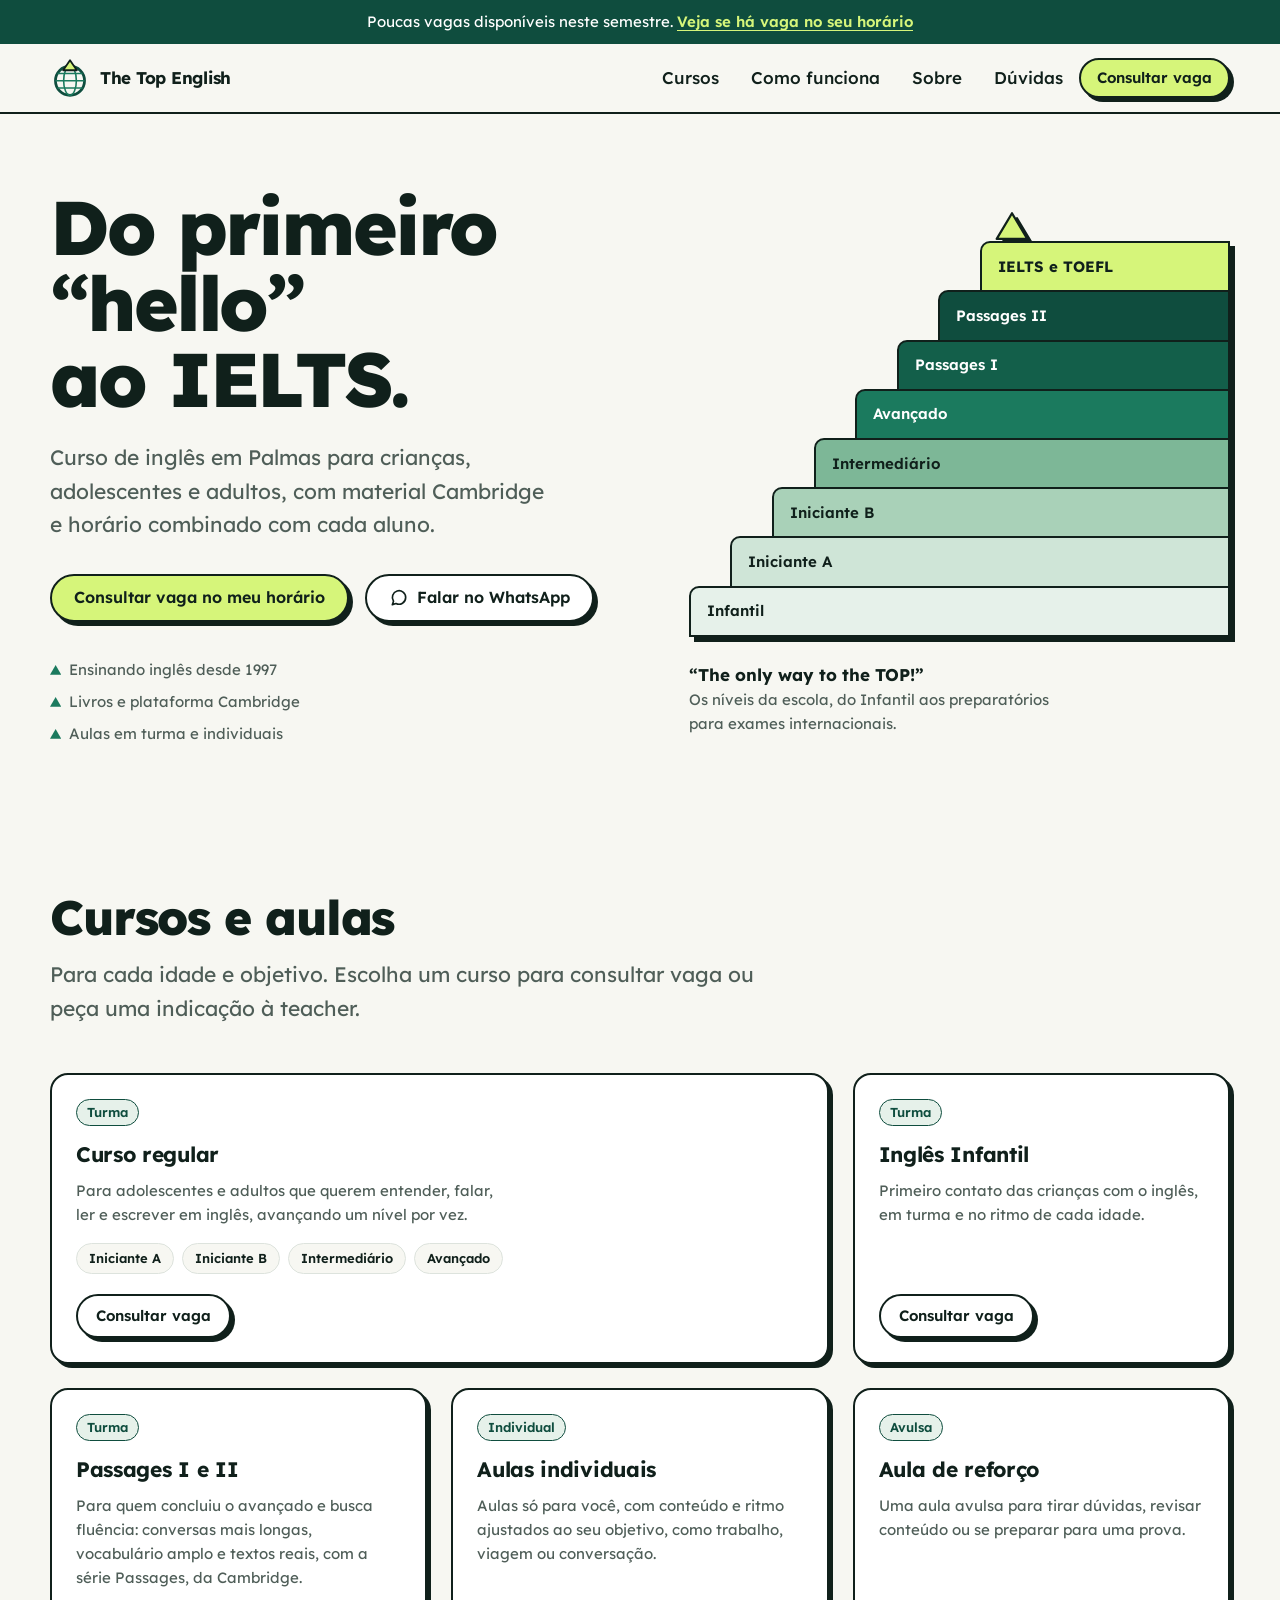
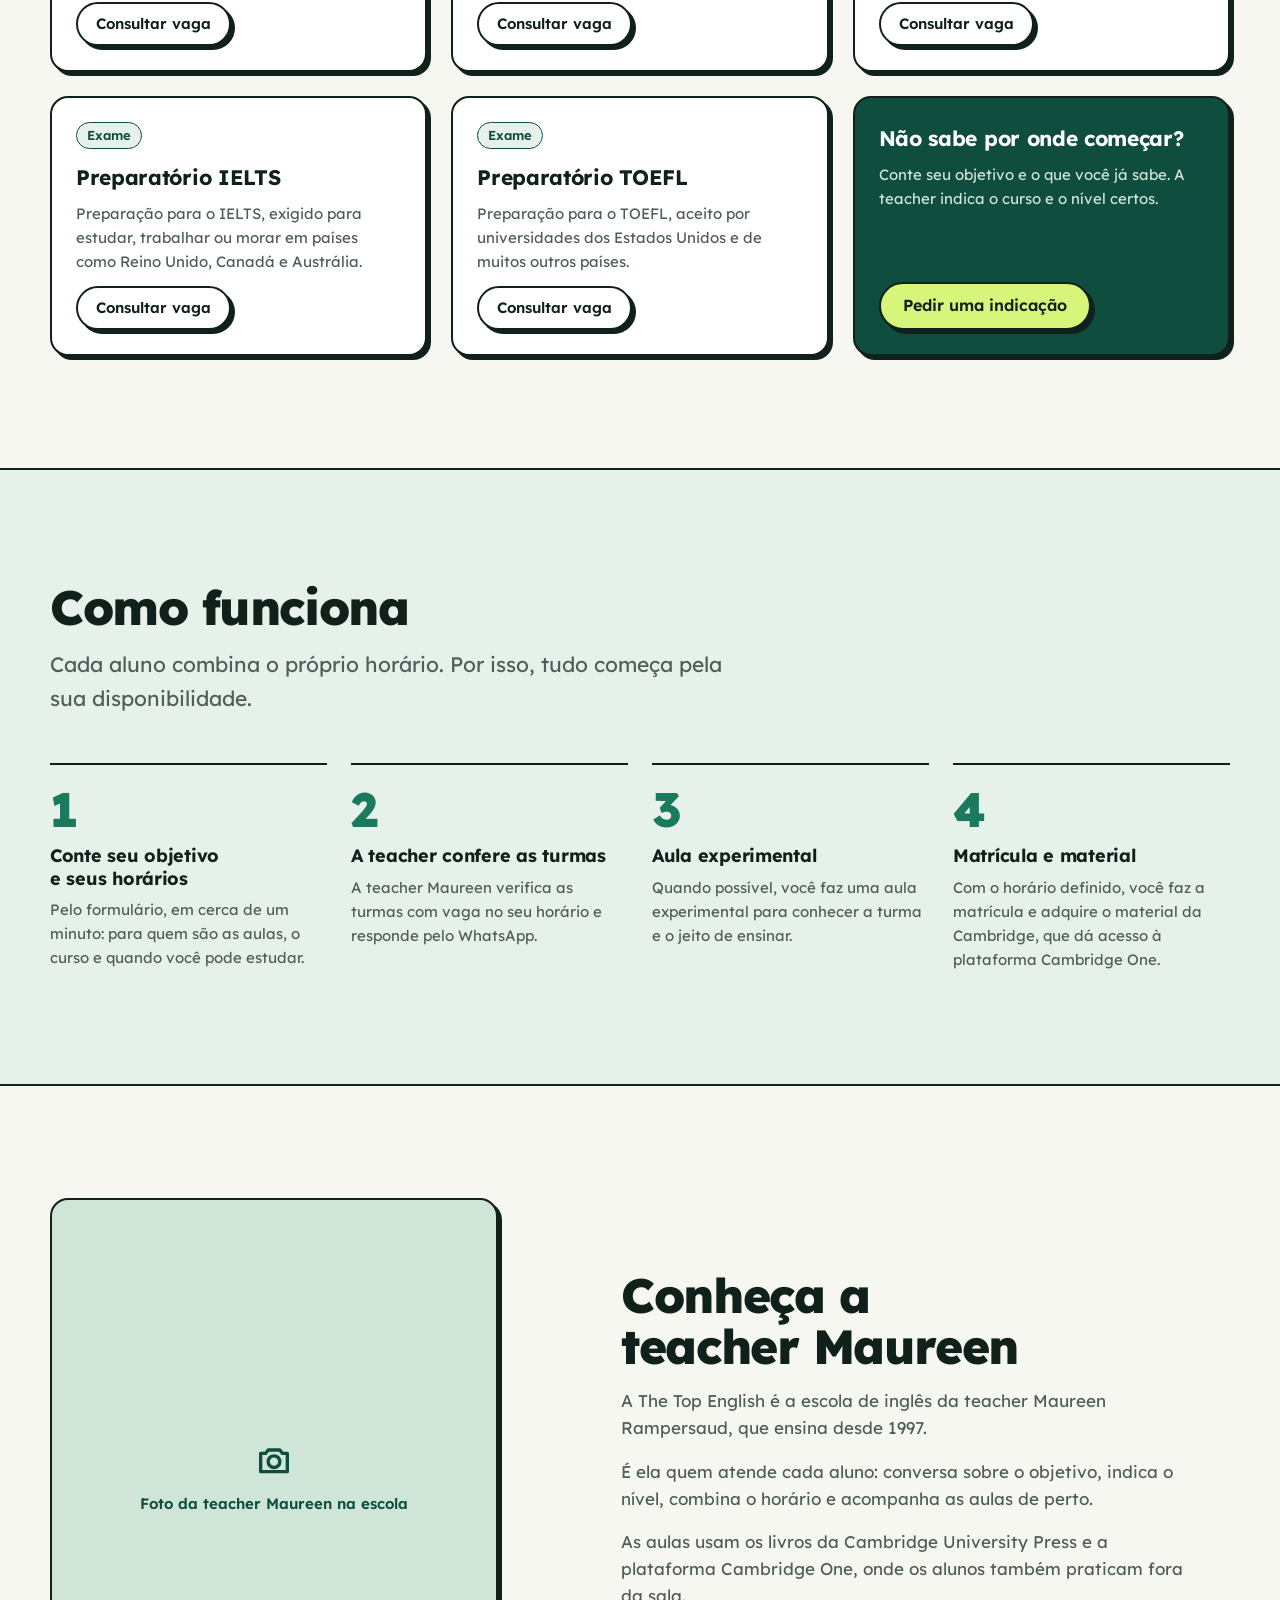
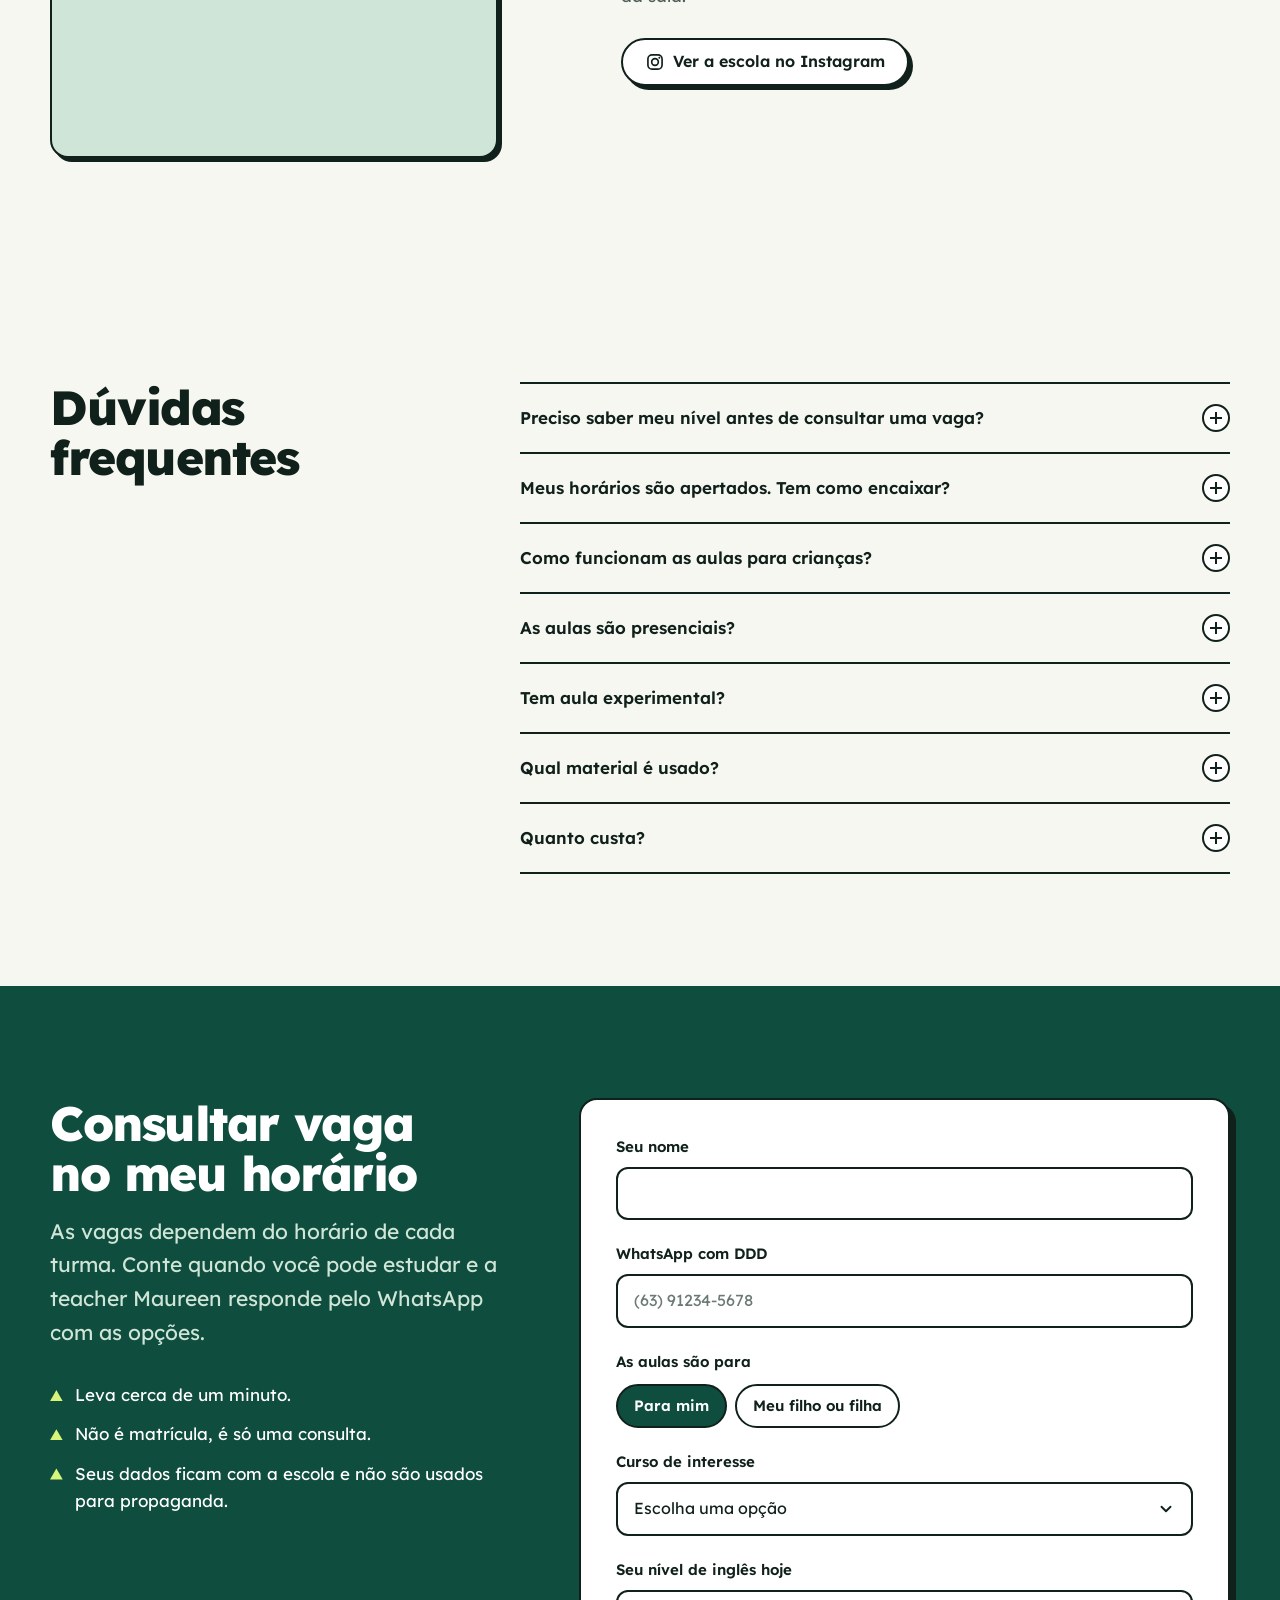
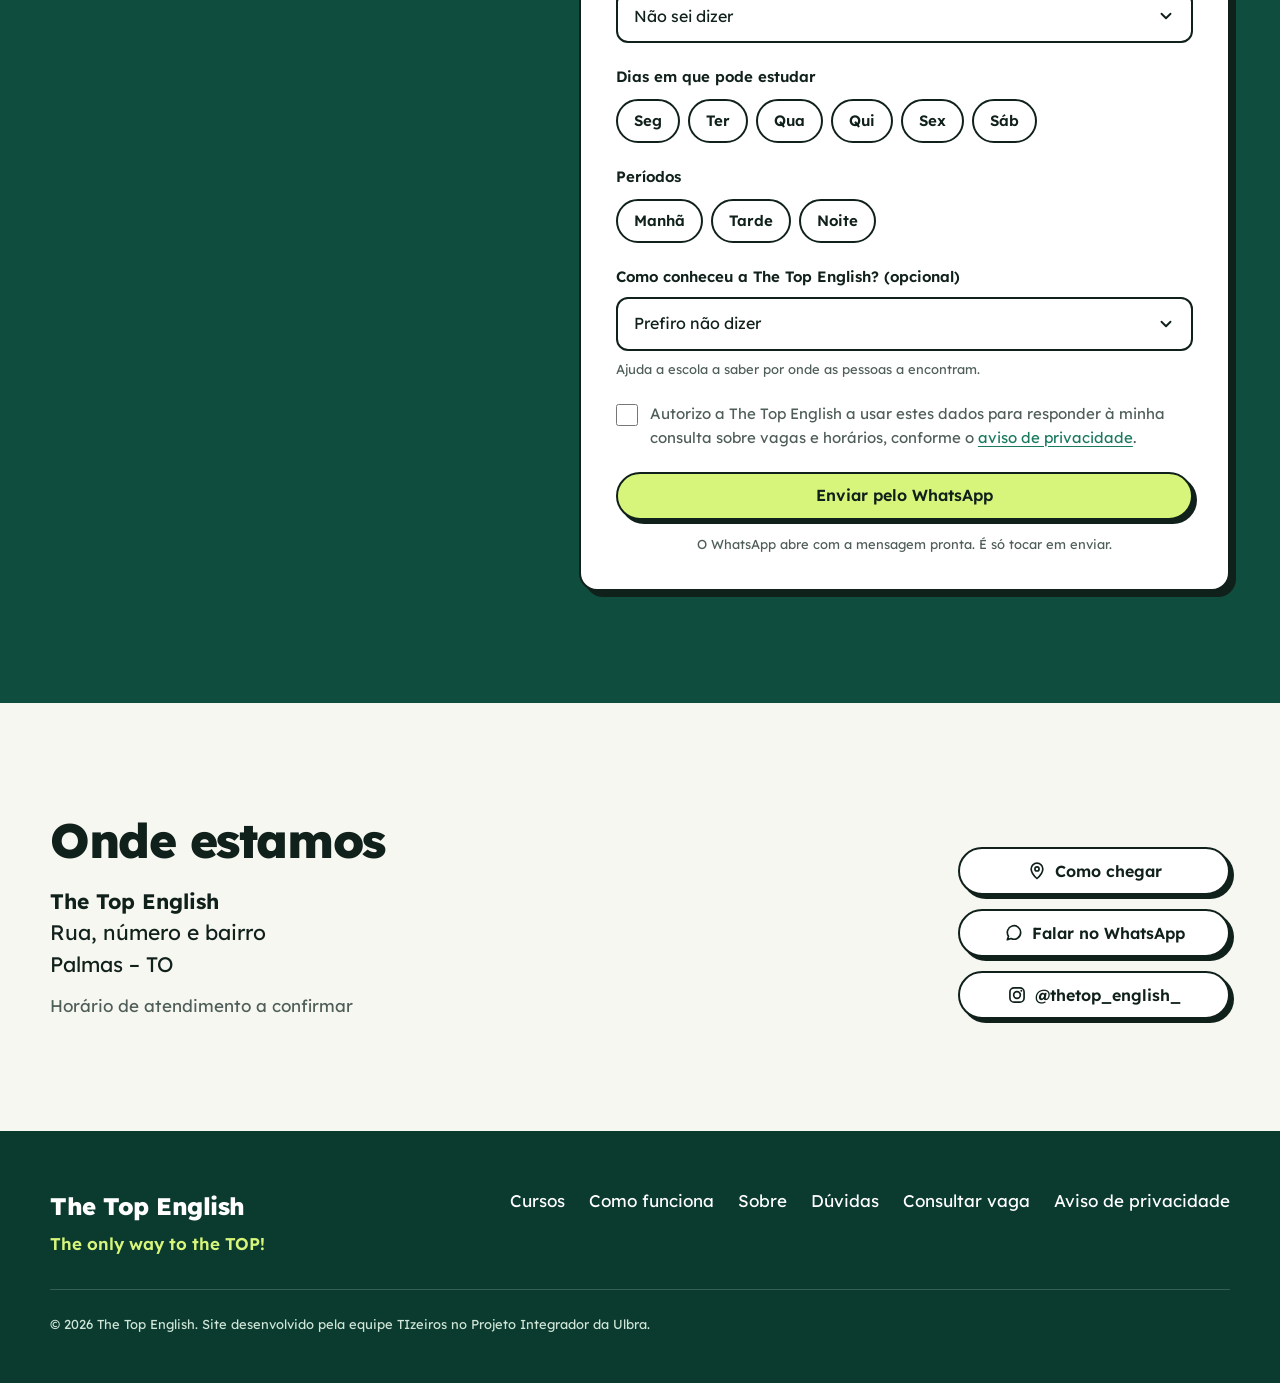
==== index.html @ 260c8adf "Site da The Top English: protótipo da página de captação Primeira versão do site institucional da Th" ====
<!doctype html>
<html lang="pt-BR">
<head>
  <meta charset="utf-8">
  <meta name="viewport" content="width=device-width, initial-scale=1">
  <title>Curso de inglês em Palmas | The Top English</title>
  <meta name="description" content="Curso de inglês para crianças, adolescentes e adultos em Palmas, com material Cambridge, aulas individuais e preparatório para IELTS e TOEFL. Consulte vaga no seu horário.">
  <meta name="theme-color" content="#0f4d3e">
  <script>document.documentElement.classList.add('js');</script>

  <link rel="icon" href="assets/img/favicon.svg" type="image/svg+xml">
  <link rel="preload" href="assets/fonts/lexend-latin-wght-normal.woff2" as="font" type="font/woff2" crossorigin>
  <link rel="stylesheet" href="css/tokens.css">
  <link rel="stylesheet" href="css/styles.css">

  <!-- Compartilhamento (WhatsApp, Instagram, Facebook).
       Depois de definir o domínio, troque og:image por uma URL completa (https://...). -->
  <meta property="og:type" content="website">
  <meta property="og:locale" content="pt_BR">
  <meta property="og:site_name" content="The Top English">
  <meta property="og:title" content="The Top English | Curso de inglês em Palmas">
  <meta property="og:description" content="Do primeiro “hello” ao IELTS: inglês para crianças, adolescentes e adultos, com material Cambridge e horário combinado com você.">
  <meta property="og:image" content="assets/img/og-image.png">
  <meta property="og:image:width" content="1200">
  <meta property="og:image:height" content="630">

  <!-- Dados para o Google. Endereço e telefone entram aqui quando forem confirmados (ver README). -->
  <script type="application/ld+json">
  {
    "@context": "https://schema.org",
    "@type": ["EducationalOrganization", "LocalBusiness"],
    "name": "The Top English",
    "slogan": "The only way to the TOP!",
    "description": "Curso de inglês para crianças, adolescentes e adultos, aulas individuais e preparatório para IELTS e TOEFL.",
    "foundingDate": "1997",
    "areaServed": "Palmas, TO",
    "sameAs": ["https://www.instagram.com/thetop_english_/"]
  }
  </script>

  <script src="js/config.js" defer></script>
  <script src="js/main.js" defer></script>
</head>
<body>
  <a class="skip-link" href="#conteudo">Pular para o conteúdo</a>

  <!-- Barra de aviso: troque o texto para novidades e promoções. Para esconder, adicione o atributo hidden. -->
  <div class="notice">
    <p class="container notice__inner">Poucas vagas disponíveis neste semestre. <a href="#consultar">Veja se há vaga no seu horário</a></p>
  </div>

  <header class="site-header">
    <div class="container site-header__inner">
      <a class="brand" href="#topo">
        <svg class="brand__mark" viewBox="0 0 44 44" aria-hidden="true">
          <circle cx="22" cy="25" r="16" fill="#f7f7f2" stroke="#0f4d3e" stroke-width="3"/>
          <ellipse cx="22" cy="25" rx="7" ry="16" fill="none" stroke="#1b7a5e" stroke-width="1.75"/>
          <path d="M6 25h32M8.2 17h27.6M8.2 33h27.6" stroke="#1b7a5e" stroke-width="1.5"/>
          <path d="M22 2.5 29.5 13.5h-15z" fill="#d6f57a" stroke="#10201b" stroke-width="2" stroke-linejoin="round"/>
        </svg>
        <span class="brand__name">The Top English</span>
      </a>

      <nav class="site-nav" id="menu" aria-label="Principal">
        <ul class="site-nav__list">
          <li><a href="#cursos">Cursos</a></li>
          <li><a href="#como-funciona">Como funciona</a></li>
          <li><a href="#sobre">Sobre</a></li>
          <li><a href="#duvidas">Dúvidas</a></li>
          <li class="site-nav__cta"><a class="btn btn--primary" href="#consultar">Consultar vaga</a></li>
        </ul>
      </nav>

      <a class="btn btn--primary btn--sm site-header__cta" href="#consultar">Consultar vaga</a>

      <button class="menu-toggle" type="button" aria-expanded="false" aria-controls="menu">
        <span class="sr-only">Menu</span>
        <svg class="menu-toggle__open" viewBox="0 0 24 24" aria-hidden="true"><path d="M4 7h16M4 12h16M4 17h16" stroke="currentColor" stroke-width="2.25" stroke-linecap="round"/></svg>
        <svg class="menu-toggle__close" viewBox="0 0 24 24" aria-hidden="true"><path d="M6 6l12 12M18 6 6 18" stroke="currentColor" stroke-width="2.25" stroke-linecap="round"/></svg>
      </button>
    </div>
  </header>

  <main id="conteudo">

    <!-- Hero: o elemento marcante é a escada de níveis, que sobe até o TOP (lema da escola). -->
    <section class="hero" id="topo" aria-labelledby="hero-title">
      <div class="container hero__grid">
        <div class="hero__copy">
          <h1 class="hero__title" id="hero-title">Do primeiro “hello” ao IELTS.</h1>
          <p class="hero__lead">Curso de inglês em <span data-confirmar="Cidade da escola">Palmas</span> para crianças, adolescentes e adultos, com material Cambridge e horário combinado com cada aluno.</p>
          <div class="hero__actions">
            <a class="btn btn--primary" href="#consultar">Consultar vaga no meu horário</a>
            <a class="btn btn--ghost" href="#consultar" data-whatsapp>
              <svg class="icon" viewBox="0 0 24 24" aria-hidden="true"><path d="M20 11.5a8 8 0 0 1-11.6 7.1L4 20l1.4-4.2A8 8 0 1 1 20 11.5z" fill="none" stroke="currentColor" stroke-width="2" stroke-linejoin="round"/></svg>
              Falar no WhatsApp
            </a>
          </div>
          <ul class="facts">
            <li data-confirmar="Ano de início (o logo diz “since 1997”)">Ensinando inglês desde 1997</li>
            <li>Livros e plataforma Cambridge</li>
            <li>Aulas em turma e individuais</li>
          </ul>
        </div>

        <figure class="climb" aria-labelledby="climb-caption">
          <ol class="climb__steps">
            <li class="step" style="--i: 0">Infantil</li>
            <li class="step" style="--i: 1">Iniciante A</li>
            <li class="step" style="--i: 2">Iniciante B</li>
            <li class="step" style="--i: 3">Intermediário</li>
            <li class="step" style="--i: 4">Avançado</li>
            <li class="step" style="--i: 5">Passages I</li>
            <li class="step" style="--i: 6">Passages II</li>
            <li class="step step--top" style="--i: 7">
              <svg class="step__flag" viewBox="0 0 40 34" aria-hidden="true"><path d="M20 2.5 37 31H3z" fill="#d6f57a" stroke="#10201b" stroke-width="2.5" stroke-linejoin="round"/></svg>
              IELTS e TOEFL
            </li>
          </ol>
          <figcaption class="climb__caption" id="climb-caption">
            <strong>“The only way to the TOP!”</strong>
            Os níveis da escola, do Infantil aos preparatórios para exames internacionais.
          </figcaption>
        </figure>
      </div>
    </section>

    <!-- Cursos: cards sem preço. O botão de cada card abre o formulário com o curso já escolhido. -->
    <section class="section" id="cursos" aria-labelledby="cursos-title">
      <div class="container">
        <div class="section-head">
          <h2 id="cursos-title">Cursos e aulas</h2>
          <p>Para cada idade e objetivo. Escolha um curso para consultar vaga ou peça uma indicação à teacher.</p>
        </div>

        <ul class="services">
          <li class="service service--wide">
            <article class="service__card">
              <p class="service__format">Turma</p>
              <h3 class="service__name">Curso regular</h3>
              <p class="service__desc">Para adolescentes e adultos que querem entender, falar, ler e escrever em inglês, avançando um nível por vez.</p>
              <ul class="levels" aria-label="Níveis do curso regular">
                <li>Iniciante A</li>
                <li>Iniciante B</li>
                <li>Intermediário</li>
                <li>Avançado</li>
              </ul>
              <a class="btn btn--card" href="#consultar" data-servico="regular">Consultar vaga</a>
            </article>
          </li>
          <li class="service">
            <article class="service__card">
              <p class="service__format">Turma</p>
              <h3 class="service__name">Inglês Infantil</h3>
              <p class="service__desc" data-confirmar="Faixa de idade atendida">Primeiro contato das crianças com o inglês, em turma e no ritmo de cada idade.</p>
              <a class="btn btn--card" href="#consultar" data-servico="infantil">Consultar vaga</a>
            </article>
          </li>
          <li class="service">
            <article class="service__card">
              <p class="service__format">Turma</p>
              <h3 class="service__name">Passages I e II</h3>
              <p class="service__desc">Para quem concluiu o avançado e busca fluência: conversas mais longas, vocabulário amplo e textos reais, com a série Passages, da Cambridge.</p>
              <a class="btn btn--card" href="#consultar" data-servico="passages">Consultar vaga</a>
            </article>
          </li>
          <li class="service">
            <article class="service__card">
              <p class="service__format">Individual</p>
              <h3 class="service__name">Aulas individuais</h3>
              <p class="service__desc">Aulas só para você, com conteúdo e ritmo ajustados ao seu objetivo, como trabalho, viagem ou conversação.</p>
              <a class="btn btn--card" href="#consultar" data-servico="individual">Consultar vaga</a>
            </article>
          </li>
          <li class="service">
            <article class="service__card">
              <p class="service__format">Avulsa</p>
              <h3 class="service__name">Aula de reforço</h3>
              <p class="service__desc">Uma aula avulsa para tirar dúvidas, revisar conteúdo ou se preparar para uma prova.</p>
              <a class="btn btn--card" href="#consultar" data-servico="reforco">Consultar vaga</a>
            </article>
          </li>
          <li class="service">
            <article class="service__card">
              <p class="service__format">Exame</p>
              <h3 class="service__name">Preparatório IELTS</h3>
              <p class="service__desc">Preparação para o IELTS, exigido para estudar, trabalhar ou morar em países como Reino Unido, Canadá e Austrália.</p>
              <a class="btn btn--card" href="#consultar" data-servico="ielts">Consultar vaga</a>
            </article>
          </li>
          <li class="service">
            <article class="service__card">
              <p class="service__format">Exame</p>
              <h3 class="service__name">Preparatório TOEFL</h3>
              <p class="service__desc">Preparação para o TOEFL, aceito por universidades dos Estados Unidos e de muitos outros países.</p>
              <a class="btn btn--card" href="#consultar" data-servico="toefl">Consultar vaga</a>
            </article>
          </li>
          <li class="service service--help">
            <article class="service__card">
              <h3 class="service__name">Não sabe por onde começar?</h3>
              <p class="service__desc">Conte seu objetivo e o que você já sabe. A teacher indica o curso e o nível certos.</p>
              <a class="btn btn--primary" href="#consultar" data-servico="nao-sei">Pedir uma indicação</a>
            </article>
          </li>
        </ul>
      </div>
    </section>

    <!-- Como funciona: é uma sequência real (PI03), por isso os números. -->
    <section class="section section--tint" id="como-funciona" aria-labelledby="como-title">
      <div class="container">
        <div class="section-head">
          <h2 id="como-title">Como funciona</h2>
          <p>Cada aluno combina o próprio horário. Por isso, tudo começa pela sua disponibilidade.</p>
        </div>
        <ol class="steps">
          <li class="steps__item">
            <h3>Conte seu objetivo e seus horários</h3>
            <p>Pelo formulário, em cerca de um minuto: para quem são as aulas, o curso e quando você pode estudar.</p>
          </li>
          <li class="steps__item">
            <h3>A teacher confere as turmas</h3>
            <p>A teacher Maureen verifica as turmas com vaga no seu horário e responde pelo WhatsApp.</p>
          </li>
          <li class="steps__item" data-confirmar="A aula experimental é oferecida? É gratuita?">
            <h3>Aula experimental</h3>
            <p>Quando possível, você faz uma aula experimental para conhecer a turma e o jeito de ensinar.</p>
          </li>
          <li class="steps__item">
            <h3>Matrícula e material</h3>
            <p>Com o horário definido, você faz a matrícula e adquire o material da Cambridge, que dá acesso à plataforma Cambridge One.</p>
          </li>
        </ol>
      </div>
    </section>

    <section class="section" id="sobre" aria-labelledby="sobre-title">
      <div class="container about">
        <figure class="about__photo" data-confirmar="Foto da teacher Maureen na escola, com autorização">
          <svg class="icon icon--lg" viewBox="0 0 24 24" aria-hidden="true"><path d="M4 8h3l1.5-2h7L17 8h3v11H4z" fill="none" stroke="currentColor" stroke-width="2" stroke-linejoin="round"/><circle cx="12" cy="13" r="3.5" fill="none" stroke="currentColor" stroke-width="2"/></svg>
          <figcaption>Foto da teacher Maureen na escola</figcaption>
        </figure>
        <div class="about__text">
          <h2 id="sobre-title">Conheça a teacher Maureen</h2>
          <p data-confirmar="Grafia do nome e ano de início">A The Top English é a escola de inglês da teacher Maureen Rampersaud, que ensina desde 1997.</p>
          <p>É ela quem atende cada aluno: conversa sobre o objetivo, indica o nível, combina o horário e acompanha as aulas de perto.</p>
          <p>As aulas usam os livros da Cambridge University Press e a plataforma Cambridge One, onde os alunos também praticam fora da sala.</p>
          <a class="btn btn--ghost" href="https://www.instagram.com/thetop_english_/" target="_blank" rel="noopener" data-confirmar="Perfil do Instagram">
            <svg class="icon" viewBox="0 0 24 24" aria-hidden="true"><rect x="3.5" y="3.5" width="17" height="17" rx="5" fill="none" stroke="currentColor" stroke-width="2"/><circle cx="12" cy="12" r="4" fill="none" stroke="currentColor" stroke-width="2"/><circle cx="17.2" cy="6.8" r="1.2" fill="currentColor"/></svg>
            Ver a escola no Instagram
          </a>
        </div>
      </div>
    </section>

    <!-- Depoimentos: só publique depoimentos reais, com autorização por escrito.
         Para mostrar a seção, remova o atributo hidden e troque os textos abaixo. -->
    <section class="section" id="depoimentos" aria-labelledby="depoimentos-title" hidden>
      <div class="container">
        <div class="section-head">
          <h2 id="depoimentos-title">Quem estuda aqui</h2>
        </div>
        <ul class="quotes">
          <li class="quote">
            <blockquote><p>Texto do depoimento, com as palavras do aluno ou da família.</p></blockquote>
            <p class="quote__who">Nome do aluno, curso</p>
          </li>
          <li class="quote">
            <blockquote><p>Texto do depoimento, com as palavras do aluno ou da família.</p></blockquote>
            <p class="quote__who">Nome do aluno, curso</p>
          </li>
          <li class="quote">
            <blockquote><p>Texto do depoimento, com as palavras do aluno ou da família.</p></blockquote>
            <p class="quote__who">Nome do aluno, curso</p>
          </li>
        </ul>
      </div>
    </section>

    <section class="section" id="duvidas" aria-labelledby="duvidas-title">
      <div class="container faq">
        <div class="section-head">
          <h2 id="duvidas-title">Dúvidas frequentes</h2>
        </div>
        <div class="faq__list">
          <details class="faq__item">
            <summary>Preciso saber meu nível antes de consultar uma vaga?</summary>
            <p>Não. Se você já estudou inglês, a teacher avalia seu nível na conversa inicial e indica a turma certa.</p>
          </details>
          <details class="faq__item">
            <summary>Meus horários são apertados. Tem como encaixar?</summary>
            <p>Os horários são combinados com cada aluno. Informe no formulário os dias e períodos livres: a teacher verifica se há turma compatível ou possibilidade de encaixe.</p>
          </details>
          <details class="faq__item">
            <summary>Como funcionam as aulas para crianças?</summary>
            <p data-confirmar="Como as turmas infantis são organizadas">As turmas infantis são organizadas por idade. Informe a idade da criança no formulário e a teacher indica a turma adequada.</p>
          </details>
          <details class="faq__item">
            <summary>As aulas são presenciais?</summary>
            <p data-confirmar="Há também aulas online?">Sim, as aulas acontecem na escola, em Palmas.</p>
          </details>
          <details class="faq__item">
            <summary>Tem aula experimental?</summary>
            <p data-confirmar="Condições da aula experimental">Quando há vaga na turma, você pode fazer uma aula experimental antes de se matricular. Pergunte ao consultar a vaga.</p>
          </details>
          <details class="faq__item">
            <summary>Qual material é usado?</summary>
            <p>Os livros da Cambridge University Press, com acesso à plataforma Cambridge One. O material é adquirido na matrícula.</p>
          </details>
          <details class="faq__item">
            <summary>Quanto custa?</summary>
            <p>O valor depende do curso e do formato, em turma ou individual. O pagamento do semestre pode ser parcelado no boleto. Peça os valores pelo WhatsApp.</p>
          </details>
        </div>
      </div>
    </section>

    <!-- Formulário de captação: monta a mensagem e abre o WhatsApp; se a planilha estiver
         configurada em js/config.js, também registra o interessado (ver apps-script/Code.gs). -->
    <section class="section section--dark" id="consultar" aria-labelledby="consultar-title">
      <div class="container consult">
        <div class="consult__intro">
          <h2 id="consultar-title">Consultar vaga no meu horário</h2>
          <p>As vagas dependem do horário de cada turma. Conte quando você pode estudar e a teacher Maureen responde pelo WhatsApp com as opções.</p>
          <ul class="consult__notes">
            <li>Leva cerca de um minuto.</li>
            <li>Não é matrícula, é só uma consulta.</li>
            <li>Seus dados ficam com a escola e não são usados para propaganda.</li>
          </ul>
        </div>

        <div class="consult__panel">
          <noscript>
            <p class="form-noscript">Para consultar vaga, fale com a escola pelo Instagram <a href="https://www.instagram.com/thetop_english_/">@thetop_english_</a>.</p>
          </noscript>
          <form class="form" id="form-vaga" novalidate>
            <div class="field">
              <label for="f-nome">Seu nome</label>
              <input id="f-nome" name="nome" type="text" autocomplete="name" maxlength="80" required aria-describedby="f-nome-erro">
              <p class="field__error" id="f-nome-erro" hidden></p>
            </div>

            <div class="field">
              <label for="f-whatsapp">WhatsApp com DDD</label>
              <input id="f-whatsapp" name="whatsapp" type="tel" inputmode="tel" autocomplete="tel-national" placeholder="(63) 91234-5678" maxlength="16" required aria-describedby="f-whatsapp-erro">
              <p class="field__error" id="f-whatsapp-erro" hidden></p>
            </div>

            <fieldset class="field">
              <legend>As aulas são para</legend>
              <div class="chips">
                <label class="chip"><input type="radio" name="para" value="mim" checked><span>Para mim</span></label>
                <label class="chip"><input type="radio" name="para" value="filho"><span>Meu filho ou filha</span></label>
              </div>
            </fieldset>

            <div class="field" data-idade hidden>
              <label for="f-idade">Idade da criança</label>
              <input id="f-idade" name="idade" type="number" inputmode="numeric" min="2" max="17" aria-describedby="f-idade-erro">
              <p class="field__error" id="f-idade-erro" hidden></p>
            </div>

            <div class="field">
              <label for="f-servico">Curso de interesse</label>
              <select id="f-servico" name="servico" required aria-describedby="f-servico-erro">
                <option value="" selected disabled>Escolha uma opção</option>
                <option value="regular">Curso regular (Iniciante ao Avançado)</option>
                <option value="infantil">Inglês Infantil</option>
                <option value="passages">Passages I e II</option>
                <option value="individual">Aulas individuais</option>
                <option value="reforco">Aula de reforço</option>
                <option value="ielts">Preparatório IELTS</option>
                <option value="toefl">Preparatório TOEFL</option>
                <option value="nao-sei">Ainda não sei</option>
              </select>
              <p class="field__error" id="f-servico-erro" hidden></p>
            </div>

            <div class="field">
              <label for="f-nivel">Seu nível de inglês hoje</label>
              <select id="f-nivel" name="nivel">
                <option value="Não sei dizer">Não sei dizer</option>
                <option value="Nunca estudei">Nunca estudei</option>
                <option value="Básico">Básico</option>
                <option value="Intermediário">Intermediário</option>
                <option value="Avançado">Avançado</option>
              </select>
            </div>

            <fieldset class="field" data-grupo="dias" aria-describedby="f-dias-erro">
              <legend>Dias em que pode estudar</legend>
              <div class="chips">
                <label class="chip"><input type="checkbox" name="dias" value="segunda"><span aria-hidden="true">Seg</span><span class="sr-only">Segunda</span></label>
                <label class="chip"><input type="checkbox" name="dias" value="terça"><span aria-hidden="true">Ter</span><span class="sr-only">Terça</span></label>
                <label class="chip"><input type="checkbox" name="dias" value="quarta"><span aria-hidden="true">Qua</span><span class="sr-only">Quarta</span></label>
                <label class="chip"><input type="checkbox" name="dias" value="quinta"><span aria-hidden="true">Qui</span><span class="sr-only">Quinta</span></label>
                <label class="chip"><input type="checkbox" name="dias" value="sexta"><span aria-hidden="true">Sex</span><span class="sr-only">Sexta</span></label>
                <label class="chip"><input type="checkbox" name="dias" value="sábado"><span aria-hidden="true">Sáb</span><span class="sr-only">Sábado</span></label>
              </div>
              <p class="field__error" id="f-dias-erro" hidden></p>
            </fieldset>

            <fieldset class="field" data-grupo="periodos" aria-describedby="f-periodos-erro">
              <legend>Períodos</legend>
              <div class="chips">
                <label class="chip"><input type="checkbox" name="periodos" value="manhã"><span>Manhã</span></label>
                <label class="chip"><input type="checkbox" name="periodos" value="tarde"><span>Tarde</span></label>
                <label class="chip"><input type="checkbox" name="periodos" value="noite"><span>Noite</span></label>
              </div>
              <p class="field__error" id="f-periodos-erro" hidden></p>
            </fieldset>

            <div class="field">
              <label for="f-origem">Como conheceu a The Top English? (opcional)</label>
              <select id="f-origem" name="origem" aria-describedby="f-origem-dica">
                <option value="" selected>Prefiro não dizer</option>
                <option value="Google">Pesquisa no Google</option>
                <option value="Instagram">Instagram</option>
                <option value="Indicação">Indicação de alguém</option>
                <option value="Fachada">Passei em frente à escola</option>
                <option value="Outro">Outro</option>
              </select>
              <p class="field__hint" id="f-origem-dica">Ajuda a escola a saber por onde as pessoas a encontram.</p>
            </div>

            <!-- Campo-armadilha contra robôs: fica invisível para pessoas. -->
            <div class="field field--trap" aria-hidden="true">
              <label for="f-website">Deixe este campo vazio</label>
              <input id="f-website" name="website" type="text" tabindex="-1" autocomplete="off">
            </div>

            <div class="field">
              <label class="check">
                <input type="checkbox" name="consentimento" id="f-consentimento" required aria-describedby="f-consentimento-erro">
                <span>Autorizo a The Top English a usar estes dados para responder à minha consulta sobre vagas e horários, conforme o <a href="privacidade.html">aviso de privacidade</a>.</span>
              </label>
              <p class="field__error" id="f-consentimento-erro" hidden></p>
            </div>

            <button class="btn btn--primary btn--block" type="submit">Enviar pelo WhatsApp</button>
            <p class="form__hint">O WhatsApp abre com a mensagem pronta. É só tocar em enviar.</p>
          </form>

          <div class="form-done" id="form-done" tabindex="-1" hidden>
            <svg class="form-done__icon" viewBox="0 0 24 24" aria-hidden="true"><path d="M5 12.5l4.5 4.5L19 7.5" fill="none" stroke="currentColor" stroke-width="2.5" stroke-linecap="round" stroke-linejoin="round"/></svg>
            <h3>Sua mensagem está pronta no WhatsApp</h3>
            <p>Confira e toque em enviar. A teacher Maureen responde por lá.</p>
            <p class="form-done__fallback">O WhatsApp não abriu? <a href="#" data-done-link target="_blank" rel="noopener">Abrir a mensagem</a></p>
            <p class="form-done__warning" data-done-warning hidden>O número de WhatsApp da escola ainda não foi configurado em js/config.js.</p>
            <button class="btn btn--ghost" type="button" data-form-reset>Fazer outra consulta</button>
          </div>
        </div>
      </div>
    </section>

    <section class="section" id="onde-estamos" aria-labelledby="onde-title">
      <div class="container place">
        <div class="place__info">
          <h2 id="onde-title">Onde estamos</h2>
          <address class="place__address">
            <strong>The Top English</strong><br>
            <span data-confirmar="Endereço completo: rua, número, bairro e CEP">Rua, número e bairro</span><br>
            <span data-confirmar="Cidade">Palmas – TO</span>
          </address>
          <p class="place__hours" data-confirmar="Horário de atendimento">Horário de atendimento a confirmar</p>
        </div>
        <div class="place__actions">
          <a class="btn btn--ghost" href="https://www.google.com/maps/search/?api=1&amp;query=The%20Top%20English%20Palmas%20TO" target="_blank" rel="noopener" data-confirmar="Trocar pelo link do endereço no Google Maps">
            <svg class="icon" viewBox="0 0 24 24" aria-hidden="true"><path d="M12 21s-7-6.2-7-11.5a7 7 0 0 1 14 0C19 14.8 12 21 12 21z" fill="none" stroke="currentColor" stroke-width="2"/><circle cx="12" cy="9.5" r="2.5" fill="none" stroke="currentColor" stroke-width="2"/></svg>
            Como chegar
          </a>
          <a class="btn btn--ghost" href="#consultar" data-whatsapp>
            <svg class="icon" viewBox="0 0 24 24" aria-hidden="true"><path d="M20 11.5a8 8 0 0 1-11.6 7.1L4 20l1.4-4.2A8 8 0 1 1 20 11.5z" fill="none" stroke="currentColor" stroke-width="2" stroke-linejoin="round"/></svg>
            Falar no WhatsApp
          </a>
          <a class="btn btn--ghost" href="https://www.instagram.com/thetop_english_/" target="_blank" rel="noopener">
            <svg class="icon" viewBox="0 0 24 24" aria-hidden="true"><rect x="3.5" y="3.5" width="17" height="17" rx="5" fill="none" stroke="currentColor" stroke-width="2"/><circle cx="12" cy="12" r="4" fill="none" stroke="currentColor" stroke-width="2"/><circle cx="17.2" cy="6.8" r="1.2" fill="currentColor"/></svg>
            @thetop_english_
          </a>
        </div>
      </div>
    </section>
  </main>

  <footer class="site-footer">
    <div class="container site-footer__inner">
      <div class="site-footer__brand">
        <p class="site-footer__name">The Top English</p>
        <p class="site-footer__slogan">The only way to the TOP!</p>
      </div>
      <nav class="site-footer__nav" aria-label="Rodapé">
        <ul>
          <li><a href="#cursos">Cursos</a></li>
          <li><a href="#como-funciona">Como funciona</a></li>
          <li><a href="#sobre">Sobre</a></li>
          <li><a href="#duvidas">Dúvidas</a></li>
          <li><a href="#consultar">Consultar vaga</a></li>
          <li><a href="privacidade.html">Aviso de privacidade</a></li>
        </ul>
      </nav>
      <p class="site-footer__credit">© <span data-ano>2026</span> The Top English. Site desenvolvido pela equipe TIzeiros no Projeto Integrador da Ulbra.</p>
    </div>
  </footer>

  <a class="float-whatsapp is-hidden" href="#consultar" data-whatsapp>
    <svg class="icon" viewBox="0 0 24 24" aria-hidden="true"><path d="M20 11.5a8 8 0 0 1-11.6 7.1L4 20l1.4-4.2A8 8 0 1 1 20 11.5z" fill="none" stroke="currentColor" stroke-width="2" stroke-linejoin="round"/></svg>
    WhatsApp
  </a>
</body>
</html>
---- css/tokens.css ----
/*
  The Top English: design tokens
  Fonte única de verdade para cores, tipografia, espaços e forma.
  Mudou uma cor aqui, muda no site inteiro.

  Contraste (WCAG AA, mínimo 4,5:1 para texto) conferido para todos os pares usados:
  ink/paper 15,7 · muted/paper 6,4 · green-600/paper 4,9 · branco/green-800 9,8
  lime/green-800 8,0 · ink/lime 13,8. Nunca use lime como cor de texto em fundo claro (1,1:1).
*/

@font-face {
  font-family: "Lexend";
  src: url("../assets/fonts/lexend-latin-wght-normal.woff2") format("woff2");
  font-weight: 100 900;
  font-style: normal;
  font-display: swap;
}

:root {
  /* Cores base */
  --paper: #f7f7f2;
  --white: #ffffff;
  --ink: #10201b;
  --muted: #4f5e58;
  --line: #dde3dd;

  /* Verdes da escola (claro → escuro) */
  --green-50: #e6f1ea;
  --green-100: #cfe5d7;
  --green-200: #a9d1b8;
  --green-300: #7db797;
  --green-600: #1b7a5e;
  --green-700: #135f4a;
  --green-800: #0f4d3e;
  --green-900: #0b3a2f;

  /* Ação: lime só em botões e no topo da escada */
  --lime: #d6f57a;
  --lime-hover: #c9ee5e;

  /* Estados */
  --danger: #b42318;
  --review: #d9480f;

  /* Tipografia: uma família só (Lexend, criada para facilitar a leitura) */
  --font: "Lexend", system-ui, -apple-system, "Segoe UI", Roboto, sans-serif;
  --text-xs: 0.8125rem;
  --text-sm: 0.9375rem;
  --text-base: 1.0625rem;
  --text-lg: clamp(1.125rem, 1.05rem + 0.35vw, 1.3125rem);
  --text-h3: 1.3125rem;
  --text-h2: clamp(2rem, 1.35rem + 2.4vw, 3rem);
  --text-h1: clamp(2.75rem, 1.6rem + 4.6vw, 4.75rem);

  /* Espaços */
  --gutter: 1rem;
  --section-y: clamp(4rem, 3rem + 5vw, 7.5rem);
  --container: 1180px;

  /* Forma e profundidade: só sombra dura, nada de vidro ou desfoque */
  --radius-pill: 999px;
  --radius-card: 18px;
  --radius-field: 12px;
  --radius-step: 10px;
  --stroke: 2px;
  --border: var(--stroke) solid var(--ink);
  --shadow: 4px 4px 0 var(--ink);
  --shadow-lift: 6px 6px 0 var(--ink);
  --shadow-press: 1px 1px 0 var(--ink);

  /* Escada de níveis (hero) */
  --step-x: clamp(1.05rem, 0.4rem + 3.2vw, 2.6rem);
  --step-h: clamp(2.75rem, 2.4rem + 1vw, 3.25rem);
}

@media (min-width: 640px) {
  :root { --gutter: 1.5rem; }
}

@media (min-width: 1024px) {
  :root { --gutter: 2rem; }
}
---- css/styles.css ----
/*
  The Top English: estilos do site (mobile-first).
  As cores, fontes e medidas vêm de css/tokens.css.
  Ordem: base → componentes → seções → estados → movimento.
*/

/* ---------- Base ---------- */

*,
*::before,
*::after {
  box-sizing: border-box;
}

[hidden] {
  display: none !important;
}

html {
  -webkit-text-size-adjust: 100%;
  text-size-adjust: 100%;
}

body {
  margin: 0;
  font-family: var(--font);
  font-size: var(--text-base);
  line-height: 1.6;
  color: var(--ink);
  background: var(--paper);
  -webkit-font-smoothing: antialiased;
}

h1,
h2,
h3 {
  margin: 0;
  text-wrap: balance;
}

h2 {
  font-size: var(--text-h2);
  font-weight: 800;
  line-height: 1.05;
  letter-spacing: -0.03em;
}

h3 {
  font-size: var(--text-h3);
  font-weight: 700;
  line-height: 1.2;
  letter-spacing: -0.015em;
}

p {
  margin: 0;
  text-wrap: pretty;
}

svg {
  display: block;
}

a {
  color: var(--green-600);
  text-decoration-thickness: 0.08em;
  text-underline-offset: 0.18em;
}

:focus-visible {
  outline: 3px solid var(--green-600);
  outline-offset: 3px;
}

::selection {
  color: var(--ink);
  background: var(--lime);
}

section[id] {
  scroll-margin-top: 5rem;
}

.container {
  width: min(var(--container), 100% - var(--gutter) * 2);
  margin-inline: auto;
}

.sr-only {
  position: absolute;
  width: 1px;
  height: 1px;
  margin: -1px;
  padding: 0;
  overflow: hidden;
  clip: rect(0 0 0 0);
  white-space: nowrap;
  border: 0;
}

.skip-link {
  position: absolute;
  top: -5rem;
  left: 1rem;
  z-index: 100;
  padding: 0.75rem 1rem;
  font-weight: 700;
  color: var(--ink);
  text-decoration: none;
  background: var(--lime);
  border: var(--border);
  border-radius: var(--radius-field);
}

.skip-link:focus {
  top: 1rem;
}

.icon {
  flex: none;
  width: 1.25em;
  height: 1.25em;
}

.icon--lg {
  width: 2.5rem;
  height: 2.5rem;
}

/* ---------- Botões: contorno + sombra dura ---------- */

.btn {
  display: inline-flex;
  align-items: center;
  justify-content: center;
  gap: 0.5rem;
  min-height: 3rem;
  padding: 0.75rem 1.375rem;
  font-family: inherit;
  font-size: 1rem;
  font-weight: 600;
  line-height: 1.2;
  color: var(--ink);
  text-align: center;
  text-decoration: none;
  background: var(--white);
  border: var(--border);
  border-radius: var(--radius-pill);
  box-shadow: var(--shadow);
  cursor: pointer;
  transition: transform 0.15s ease, box-shadow 0.15s ease, background-color 0.15s ease;
}

.btn:active {
  transform: translate(3px, 3px);
  box-shadow: var(--shadow-press);
}

.btn--primary {
  background: var(--lime);
}

.btn--sm {
  min-height: 2.5rem;
  padding: 0.5rem 1rem;
  font-size: var(--text-sm);
}

.btn--card {
  min-height: 2.75rem;
  padding: 0.625rem 1.125rem;
  font-size: var(--text-sm);
}

.btn--block {
  width: 100%;
}

@media (hover: hover) {
  .btn:hover {
    transform: translate(-2px, -2px);
    box-shadow: var(--shadow-lift);
  }

  .btn--primary:hover,
  .btn--card:hover {
    background: var(--lime-hover);
  }

  /* Repetido aqui para o clique vencer o :hover. */
  .btn:active {
    transform: translate(3px, 3px);
    box-shadow: var(--shadow-press);
  }
}

/* ---------- Barra de aviso ---------- */

.notice {
  font-size: var(--text-sm);
  color: var(--white);
  background: var(--green-800);
}

.notice__inner {
  padding-block: 0.625rem;
  text-align: center;
  text-wrap: balance;
}

.notice a {
  font-weight: 600;
  color: var(--lime);
}

/* ---------- Cabeçalho ---------- */

.site-header {
  position: sticky;
  top: 0;
  z-index: 40;
  background: var(--paper);
  border-bottom: var(--border);
}

.site-header__inner {
  display: flex;
  flex-wrap: wrap;
  align-items: center;
  gap: 0.75rem 1rem;
  min-height: 4.25rem;
}

.brand {
  display: inline-flex;
  align-items: center;
  gap: 0.625rem;
  margin-right: auto;
  font-size: 1.0625rem;
  font-weight: 700;
  letter-spacing: -0.015em;
  color: var(--ink);
  text-decoration: none;
}

.brand__mark {
  flex: none;
  width: 2.5rem;
  height: 2.5rem;
}

.site-nav {
  order: 3;
  width: 100%;
}

.site-nav__list {
  display: flex;
  flex-wrap: wrap;
  gap: 0.25rem 1.5rem;
  margin: 0;
  padding: 0 0 0.75rem;
  list-style: none;
}

.site-nav a {
  display: inline-block;
  padding-block: 0.375rem;
  font-weight: 500;
  color: var(--ink);
  text-decoration: none;
}

.site-nav a:hover {
  text-decoration: underline;
  text-decoration-color: var(--green-600);
  text-decoration-thickness: 2px;
}

.site-header__cta,
.site-nav__cta {
  display: none;
}

.menu-toggle {
  display: none;
  place-items: center;
  width: 2.75rem;
  height: 2.75rem;
  padding: 0;
  color: var(--ink);
  background: var(--white);
  border: var(--border);
  border-radius: var(--radius-field);
  box-shadow: 3px 3px 0 var(--ink);
  cursor: pointer;
}

.menu-toggle svg {
  width: 1.375rem;
  height: 1.375rem;
}

.menu-toggle__close,
.menu-toggle[aria-expanded="true"] .menu-toggle__open {
  display: none;
}

.menu-toggle[aria-expanded="true"] .menu-toggle__close {
  display: block;
}

@media (min-width: 520px) {
  .site-header__cta {
    display: inline-flex;
  }
}

/* Com JavaScript e tela menor que 1024px, o menu fica recolhido no botão. */
@media (max-width: 1023.98px) {
  .js .menu-toggle {
    display: inline-grid;
  }

  .js .site-nav {
    position: absolute;
    top: 100%;
    left: 0;
    display: none;
    padding: 0.5rem var(--gutter) 1.25rem;
    background: var(--paper);
    border-bottom: var(--border);
  }

  .js .site-header.is-open .site-nav {
    display: block;
  }

  .js .site-nav__list {
    flex-direction: column;
    padding: 0;
  }

  .js .site-nav a {
    display: block;
    padding-block: 0.75rem;
    font-size: 1.25rem;
    font-weight: 600;
  }

  .js .site-nav__cta {
    display: block;
    margin-top: 0.75rem;
  }

  .js .site-nav .btn {
    display: inline-flex;
    padding: 0.75rem 1.375rem;
    font-size: 1rem;
  }
}

@media (min-width: 1024px) {
  .site-nav {
    order: 0;
    width: auto;
  }

  .site-nav__list {
    gap: 2rem;
    padding: 0;
  }
}

/* ---------- Hero ---------- */

.hero {
  padding-block: clamp(2.5rem, 1.5rem + 4vw, 5rem) clamp(1rem, 0.5rem + 2vw, 2.5rem);
}

.hero__grid {
  display: grid;
  align-items: center;
  gap: clamp(2.5rem, 2rem + 3vw, 4.5rem);
}

.hero__title {
  max-width: 11ch;
  font-size: var(--text-h1);
  font-weight: 800;
  line-height: 1;
  letter-spacing: -0.04em;
}

.hero__lead {
  max-width: 38ch;
  margin-top: 1.5rem;
  font-size: var(--text-lg);
  color: var(--muted);
}

.hero__actions {
  display: flex;
  flex-wrap: wrap;
  gap: 0.875rem 1rem;
  margin-top: 2rem;
}

.facts {
  display: grid;
  justify-items: start;
  gap: 0.5rem;
  margin: 2.25rem 0 0;
  padding: 0;
  font-size: var(--text-sm);
  color: var(--muted);
  list-style: none;
}

.facts li {
  display: inline-flex;
  align-items: center;
  gap: 0.5rem;
}

.facts li::before {
  flex: none;
  width: 0.75em;
  height: 0.65em;
  content: "";
  background: var(--green-600);
  clip-path: polygon(50% 0, 100% 100%, 0 100%);
}

@media (min-width: 1024px) {
  .hero__grid {
    grid-template-columns: minmax(0, 1.05fr) minmax(0, 1fr);
  }
}

/* Escada de níveis: cada degrau sobe um passo à direita até o TOP.
   Uma única sombra dura (drop-shadow) contorna a silhueta inteira. */

.climb {
  margin: 0;
}

.climb__steps {
  display: flex;
  flex-direction: column-reverse;
  margin: 0;
  padding: 2.75rem 0 0;
  list-style: none;
  filter: drop-shadow(5px 5px 0 var(--ink));
}

.step {
  position: relative;
  display: flex;
  align-items: center;
  min-height: var(--step-h);
  margin-top: calc(var(--stroke) * -1);
  margin-left: calc(var(--i) * var(--step-x));
  padding: 0.5rem 1rem;
  font-size: var(--text-sm);
  font-weight: 600;
  line-height: 1.2;
  color: var(--ink);
  background: var(--green-50);
  border: var(--border);
  border-radius: var(--radius-step) 0 0 0;
}

.step:nth-child(2) { background: var(--green-100); }
.step:nth-child(3) { background: var(--green-200); }
.step:nth-child(4) { background: var(--green-300); }
.step:nth-child(5) { color: var(--white); background: var(--green-600); }
.step:nth-child(6) { color: var(--white); background: var(--green-700); }
.step:nth-child(7) { color: var(--white); background: var(--green-800); }

.step--top {
  font-weight: 700;
  background: var(--lime);
}

.step__flag {
  position: absolute;
  bottom: calc(100% + var(--stroke));
  left: 0.75rem;
  width: 2.25rem;
  height: auto;
}

.climb__caption {
  max-width: 44ch;
  margin-top: 1.5rem;
  font-size: var(--text-sm);
  color: var(--muted);
}

.climb__caption strong {
  display: block;
  font-size: var(--text-base);
  color: var(--ink);
}

/* ---------- Seções ---------- */

.section {
  padding-block: var(--section-y);
}

.section--tint {
  background: var(--green-50);
  border-block: var(--border);
}

.section--dark {
  color: var(--white);
  background: var(--green-800);
}

.section--dark :focus-visible {
  outline-color: var(--lime);
}

.section-head {
  max-width: 44rem;
}

.section-head p {
  margin-top: 1rem;
  font-size: var(--text-lg);
  color: var(--muted);
}

/* ---------- Cursos ---------- */

.services {
  display: grid;
  gap: 1.25rem;
  margin: clamp(2rem, 1.5rem + 2vw, 3rem) 0 0;
  padding: 0;
  list-style: none;
}

.service__card {
  display: flex;
  flex-direction: column;
  align-items: flex-start;
  gap: 0.75rem;
  height: 100%;
  padding: 1.5rem;
  background: var(--white);
  border: var(--border);
  border-radius: var(--radius-card);
  box-shadow: var(--shadow);
}

.service__format {
  padding: 0.125rem 0.625rem;
  font-size: var(--text-xs);
  font-weight: 600;
  color: var(--green-800);
  background: var(--green-50);
  border: 1.5px solid var(--green-800);
  border-radius: var(--radius-pill);
}

.service__name {
  margin-top: 0.25rem;
}

.service__desc {
  max-width: 48ch;
  font-size: var(--text-sm);
  color: var(--muted);
}

.service__card .btn {
  margin-top: auto;
}

.levels {
  display: flex;
  flex-wrap: wrap;
  gap: 0.5rem;
  margin: 0.25rem 0 0.5rem;
  padding: 0;
  list-style: none;
}

.levels li {
  padding: 0.25rem 0.75rem;
  font-size: var(--text-xs);
  font-weight: 600;
  background: var(--paper);
  border: 1.5px solid var(--line);
  border-radius: var(--radius-pill);
}

.service--help .service__card {
  color: var(--white);
  background: var(--green-800);
}

.service--help .service__desc {
  color: var(--green-100);
}

@media (min-width: 640px) {
  .services {
    grid-template-columns: repeat(2, minmax(0, 1fr));
  }

  .service--wide,
  .service--help {
    grid-column: span 2;
  }
}

@media (min-width: 1024px) {
  .services {
    grid-template-columns: repeat(3, minmax(0, 1fr));
    gap: 1.5rem;
  }

  .service--help {
    grid-column: auto;
  }
}

/* ---------- Como funciona (sequência real, por isso numerada) ---------- */

.steps {
  display: grid;
  gap: 2rem 1.5rem;
  margin: clamp(2rem, 1.5rem + 2vw, 3rem) 0 0;
  padding: 0;
  list-style: none;
  counter-reset: passo;
}

.steps__item {
  padding-top: 1.25rem;
  border-top: var(--border);
  counter-increment: passo;
}

.steps__item::before {
  display: block;
  margin-bottom: 0.75rem;
  font-size: 3rem;
  font-weight: 800;
  line-height: 1;
  letter-spacing: -0.04em;
  color: var(--green-600);
  content: counter(passo);
}

.steps__item h3 {
  font-size: 1.125rem;
  line-height: 1.25;
}

.steps__item p {
  margin-top: 0.5rem;
  font-size: var(--text-sm);
  color: var(--muted);
}

@media (min-width: 640px) {
  .steps {
    grid-template-columns: repeat(2, minmax(0, 1fr));
  }
}

@media (min-width: 1024px) {
  .steps {
    grid-template-columns: repeat(4, minmax(0, 1fr));
  }
}

/* ---------- Sobre ---------- */

.about {
  display: grid;
  align-items: center;
  gap: 2.5rem;
}

.about__photo {
  display: grid;
  place-content: center;
  justify-items: center;
  gap: 0.75rem;
  max-width: 28rem;
  aspect-ratio: 1;
  margin: 0;
  padding: 1.5rem;
  font-size: var(--text-sm);
  font-weight: 600;
  color: var(--green-800);
  text-align: center;
  background: var(--green-100);
  border: var(--border);
  border-radius: var(--radius-card);
  box-shadow: var(--shadow);
}

.about__photo--img {
  padding: 0;
  overflow: hidden;
  background: var(--green-100);
}

.about__photo--img img {
  display: block;
  width: 100%;
  height: 100%;
  object-fit: cover;
}

.about__text > * + * {
  margin-top: 1rem;
}

.about__text p {
  max-width: 58ch;
  color: var(--muted);
}

.about__text .btn {
  margin-top: 1.75rem;
}

@media (min-width: 900px) {
  .about {
    grid-template-columns: minmax(0, 5fr) minmax(0, 6fr);
    gap: 4rem;
  }

  .about__photo {
    aspect-ratio: 4 / 5;
  }
}

/* ---------- Depoimentos ---------- */

.quotes {
  display: grid;
  gap: 1.25rem;
  margin: 2.5rem 0 0;
  padding: 0;
  list-style: none;
}

.quote {
  padding: 1.5rem;
  background: var(--white);
  border: var(--border);
  border-radius: var(--radius-card);
}

.quote blockquote {
  margin: 0;
  font-size: var(--text-lg);
  line-height: 1.5;
}

.quote__who {
  margin-top: 1rem;
  font-size: var(--text-sm);
  font-weight: 600;
  color: var(--muted);
}

@media (min-width: 900px) {
  .quotes {
    grid-template-columns: repeat(3, minmax(0, 1fr));
  }
}

/* ---------- Dúvidas ---------- */

.faq {
  display: grid;
  gap: 2rem;
}

.faq__list {
  border-top: var(--border);
}

.faq__item {
  border-bottom: var(--border);
}

.faq__item summary {
  display: flex;
  align-items: center;
  justify-content: space-between;
  gap: 1rem;
  padding-block: 1.25rem;
  font-weight: 600;
  list-style: none;
  cursor: pointer;
}

.faq__item summary::-webkit-details-marker {
  display: none;
}

.faq__item summary::after {
  flex: none;
  width: 1.75rem;
  height: 1.75rem;
  content: "";
  background:
    linear-gradient(var(--ink), var(--ink)) center / 0.75rem 2px no-repeat,
    linear-gradient(var(--ink), var(--ink)) center / 2px 0.75rem no-repeat,
    var(--white);
  border: var(--border);
  border-radius: 50%;
  transition: transform 0.2s ease;
}

.faq__item[open] summary::after {
  background-color: var(--lime);
  transform: rotate(45deg);
}

.faq__item p {
  max-width: 60ch;
  padding-bottom: 1.25rem;
  color: var(--muted);
}

@media (min-width: 900px) {
  .faq {
    grid-template-columns: minmax(0, 4fr) minmax(0, 7fr);
    align-items: start;
    gap: 4rem;
  }
}

/* ---------- Consultar vaga (formulário) ---------- */

.consult {
  display: grid;
  align-items: start;
  gap: 2.5rem;
}

.consult__intro > p {
  max-width: 36ch;
  margin-top: 1rem;
  font-size: var(--text-lg);
  color: var(--green-100);
}

.consult__notes {
  display: grid;
  gap: 0.75rem;
  margin: 2rem 0 0;
  padding: 0;
  list-style: none;
}

.consult__notes li {
  display: flex;
  align-items: baseline;
  gap: 0.75rem;
}

.consult__notes li::before {
  flex: none;
  width: 0.75em;
  height: 0.65em;
  content: "";
  background: var(--lime);
  clip-path: polygon(50% 0, 100% 100%, 0 100%);
}

.consult__panel {
  padding: clamp(1.25rem, 0.9rem + 1.6vw, 2.25rem);
  color: var(--ink);
  background: var(--white);
  border: var(--border);
  border-radius: var(--radius-card);
  box-shadow: 6px 6px 0 var(--ink);
}

.consult__panel :focus-visible {
  outline-color: var(--green-600);
}

@media (min-width: 1024px) {
  .consult {
    grid-template-columns: minmax(0, 5fr) minmax(0, 7fr);
    gap: 4rem;
  }

  .consult__intro {
    position: sticky;
    top: 6.5rem;
  }
}

.form {
  display: grid;
  gap: 1.375rem;
}

.field {
  display: grid;
  gap: 0.5rem;
  min-width: 0;
  margin: 0;
  padding: 0;
  border: 0;
}

fieldset.field {
  display: block;
}

.field > label,
.field > legend {
  padding: 0;
  font-size: var(--text-sm);
  font-weight: 600;
}

.field > legend {
  margin-bottom: 0.625rem;
}

.field input[type="text"],
.field input[type="tel"],
.field input[type="number"],
.field select {
  width: 100%;
  min-height: 3rem;
  padding: 0.75rem 1rem;
  font: inherit;
  font-size: 1rem;
  color: var(--ink);
  background-color: var(--white);
  border: var(--border);
  border-radius: var(--radius-field);
}

.field select {
  padding-right: 2.75rem;
  background-image: url("data:image/svg+xml,%3Csvg xmlns='http://www.w3.org/2000/svg' viewBox='0 0 24 24'%3E%3Cpath d='m6 9 6 6 6-6' fill='none' stroke='%2310201b' stroke-width='2.5' stroke-linecap='round' stroke-linejoin='round'/%3E%3C/svg%3E");
  background-repeat: no-repeat;
  background-position: right 1rem center;
  background-size: 1.125rem;
  appearance: none;
}

.field input::placeholder {
  color: #6b7a74;
}

.field [aria-invalid="true"] {
  border-color: var(--danger);
  box-shadow: 0 0 0 1px var(--danger);
}

.field__error {
  font-size: var(--text-xs);
  font-weight: 600;
  color: var(--danger);
}

.field__hint {
  font-size: var(--text-xs);
  color: var(--muted);
}

fieldset.field .field__error {
  margin-top: 0.5rem;
}

.field--trap {
  position: absolute;
  left: -10000px;
  width: 1px;
  height: 1px;
  overflow: hidden;
}

.chips {
  display: flex;
  flex-wrap: wrap;
  gap: 0.5rem;
}

.chip {
  position: relative;
}

.chip input {
  position: absolute;
  inset: 0;
  width: 100%;
  height: 100%;
  margin: 0;
  opacity: 0;
  cursor: pointer;
}

.chip input + span {
  display: inline-flex;
  align-items: center;
  min-height: 2.75rem;
  padding: 0.5rem 1rem;
  font-size: var(--text-sm);
  font-weight: 600;
  background: var(--white);
  border: var(--border);
  border-radius: var(--radius-pill);
  transition: background-color 0.15s ease, color 0.15s ease;
}

.chip input:checked + span {
  color: var(--white);
  background: var(--green-800);
}

.chip input:focus-visible + span {
  outline: 3px solid var(--green-600);
  outline-offset: 2px;
}

.field.has-error .chip input + span {
  border-color: var(--danger);
}

/* Sem JavaScript o formulário não consegue montar a mensagem: mostra o aviso do <noscript>. */
html:not(.js) .form {
  display: none;
}

.form-noscript {
  font-weight: 600;
}

@media (hover: hover) {
  .chip input:not(:checked):hover + span {
    background: var(--green-50);
  }
}

.field .check {
  display: flex;
  align-items: flex-start;
  gap: 0.75rem;
  font-size: var(--text-sm);
  font-weight: 400;
  color: var(--muted);
}

.check input {
  flex: none;
  width: 1.375rem;
  height: 1.375rem;
  margin: 0.125rem 0 0;
  accent-color: var(--green-800);
}

.form__hint {
  margin-top: -0.5rem;
  font-size: var(--text-xs);
  color: var(--muted);
  text-align: center;
}

.form-done {
  display: grid;
  justify-items: start;
  gap: 0.875rem;
  padding-block: 1rem;
}

.form-done:focus {
  outline: none;
}

.form-done__icon {
  width: 3.25rem;
  height: 3.25rem;
  padding: 0.625rem;
  color: var(--ink);
  background: var(--lime);
  border: var(--border);
  border-radius: 50%;
}

.form-done h3 {
  margin-top: 0.25rem;
  font-size: 1.5rem;
}

.form-done p {
  color: var(--muted);
}

.form-done .form-done__warning {
  font-weight: 600;
  color: var(--danger);
}

.form-done .btn {
  margin-top: 0.5rem;
}

/* ---------- Onde estamos ---------- */

.place {
  display: grid;
  align-items: end;
  gap: 2rem;
}

.place__address {
  margin-top: 1.25rem;
  font-size: var(--text-lg);
  font-style: normal;
  line-height: 1.5;
}

.place__hours {
  margin-top: 0.75rem;
  color: var(--muted);
}

.place__actions {
  display: flex;
  flex-wrap: wrap;
  gap: 0.875rem;
}

@media (min-width: 900px) {
  .place {
    grid-template-columns: minmax(0, 1fr) auto;
  }

  .place__actions {
    flex-direction: column;
    align-items: stretch;
    min-width: 17rem;
  }
}

/* ---------- Rodapé ---------- */

.site-footer {
  padding-block: 3.5rem 6rem;
  color: var(--green-100);
  background: var(--green-900);
}

.site-footer__inner {
  display: grid;
  gap: 2rem;
}

.site-footer__name {
  font-size: 1.5rem;
  font-weight: 800;
  letter-spacing: -0.02em;
  color: var(--white);
}

.site-footer__slogan {
  margin-top: 0.25rem;
  font-weight: 600;
  color: var(--lime);
}

.site-footer__nav ul {
  display: flex;
  flex-wrap: wrap;
  gap: 0.5rem 1.5rem;
  margin: 0;
  padding: 0;
  list-style: none;
}

.site-footer a {
  color: var(--white);
  text-decoration: none;
}

.site-footer a:hover {
  text-decoration: underline;
}

.site-footer :focus-visible {
  outline-color: var(--lime);
}

.site-footer__credit {
  padding-top: 1.5rem;
  font-size: var(--text-xs);
  border-top: 1px solid rgb(255 255 255 / 0.18);
}

@media (min-width: 900px) {
  .site-footer {
    padding-bottom: 3rem;
  }

  .site-footer__inner {
    grid-template-columns: minmax(0, 1fr) auto;
    align-items: start;
  }

  .site-footer__credit {
    grid-column: 1 / -1;
  }
}

/* ---------- Página de texto (aviso de privacidade) ---------- */

.legal {
  max-width: 46rem;
}

.legal > * + * {
  margin-top: 1rem;
}

.legal > h1 {
  font-size: clamp(2.25rem, 1.6rem + 2.6vw, 3.5rem);
  font-weight: 800;
  line-height: 1.05;
  letter-spacing: -0.035em;
}

.legal > h2 {
  margin-top: 2.5rem;
  font-size: 1.375rem;
  line-height: 1.25;
  letter-spacing: -0.02em;
}

.legal ul {
  padding-left: 1.25rem;
}

.legal li + li {
  margin-top: 0.375rem;
}

.legal__lead {
  font-size: var(--text-lg);
  color: var(--muted);
}

.legal__meta {
  font-size: var(--text-sm);
  color: var(--muted);
}

.legal__back {
  padding-top: 1.5rem;
}

.site-footer--simple {
  padding-block: 2rem;
}

.site-footer--simple .site-footer__credit {
  padding-top: 0;
  border-top: 0;
}

/* ---------- Página 404 ---------- */

.not-found {
  display: grid;
  align-items: center;
  min-height: 80vh;
}

.not-found h1 {
  font-size: var(--text-h2);
  font-weight: 800;
  line-height: 1.05;
  letter-spacing: -0.03em;
}

.not-found p {
  max-width: 44ch;
  margin-top: 1rem;
  font-size: var(--text-lg);
  color: var(--muted);
}

/* ---------- WhatsApp flutuante (só no celular) ---------- */

.float-whatsapp {
  position: fixed;
  right: 1rem;
  bottom: calc(1rem + env(safe-area-inset-bottom, 0px));
  z-index: 30;
  display: inline-flex;
  align-items: center;
  gap: 0.5rem;
  min-height: 3rem;
  padding: 0.75rem 1.125rem;
  font-size: var(--text-sm);
  font-weight: 700;
  color: var(--ink);
  text-decoration: none;
  background: var(--lime);
  border: var(--border);
  border-radius: var(--radius-pill);
  box-shadow: var(--shadow);
  transition: opacity 0.2s ease, transform 0.2s ease;
}

.js .float-whatsapp.is-hidden {
  opacity: 0;
  transform: translateY(1rem);
  pointer-events: none;
}

@media (min-width: 1024px) {
  .float-whatsapp {
    display: none;
  }
}

/* ---------- Modo revisão (abra o site com ?revisar no fim do endereço) ---------- */

.review-bar {
  padding: 0.625rem var(--gutter);
  font-size: var(--text-sm);
  font-weight: 600;
  color: #7a2e0e;
  text-align: center;
  background: #fff4e5;
  border-bottom: 2px solid var(--review);
}

.review-mode [data-confirmar] {
  outline: 2px dashed var(--review);
  outline-offset: 3px;
}

.review-mode [data-confirmar]::after {
  display: inline-block;
  max-width: 18rem;
  margin-left: 0.375rem;
  padding: 0.125rem 0.5rem;
  vertical-align: middle;
  font-size: 0.75rem;
  font-weight: 600;
  line-height: 1.35;
  letter-spacing: 0;
  color: #7a2e0e;
  text-align: left;
  content: "Confirmar: " attr(data-confirmar);
  background: #fff4e5;
  border-radius: 6px;
}

/* ---------- Movimento: um só momento orquestrado (a escada sobe) ---------- */

@media (prefers-reduced-motion: no-preference) {
  html {
    scroll-behavior: smooth;
  }

  .step {
    animation: step-rise 0.55s cubic-bezier(0.2, 0.8, 0.2, 1) both;
    animation-delay: calc(0.15s + var(--i) * 0.07s);
  }

  .step__flag {
    transform-origin: 50% 100%;
    animation: flag-pop 0.5s cubic-bezier(0.3, 1.5, 0.5, 1) both;
    animation-delay: 0.8s;
  }
}

@keyframes step-rise {
  from {
    opacity: 0;
    transform: translateY(0.75rem);
  }
}

@keyframes flag-pop {
  from {
    opacity: 0;
    transform: scale(0.4);
  }
}

@media (prefers-reduced-motion: reduce) {
  *,
  *::before,
  *::after {
    transition-duration: 0.01ms !important;
    animation-duration: 0.01ms !important;
    animation-iteration-count: 1 !important;
  }
}
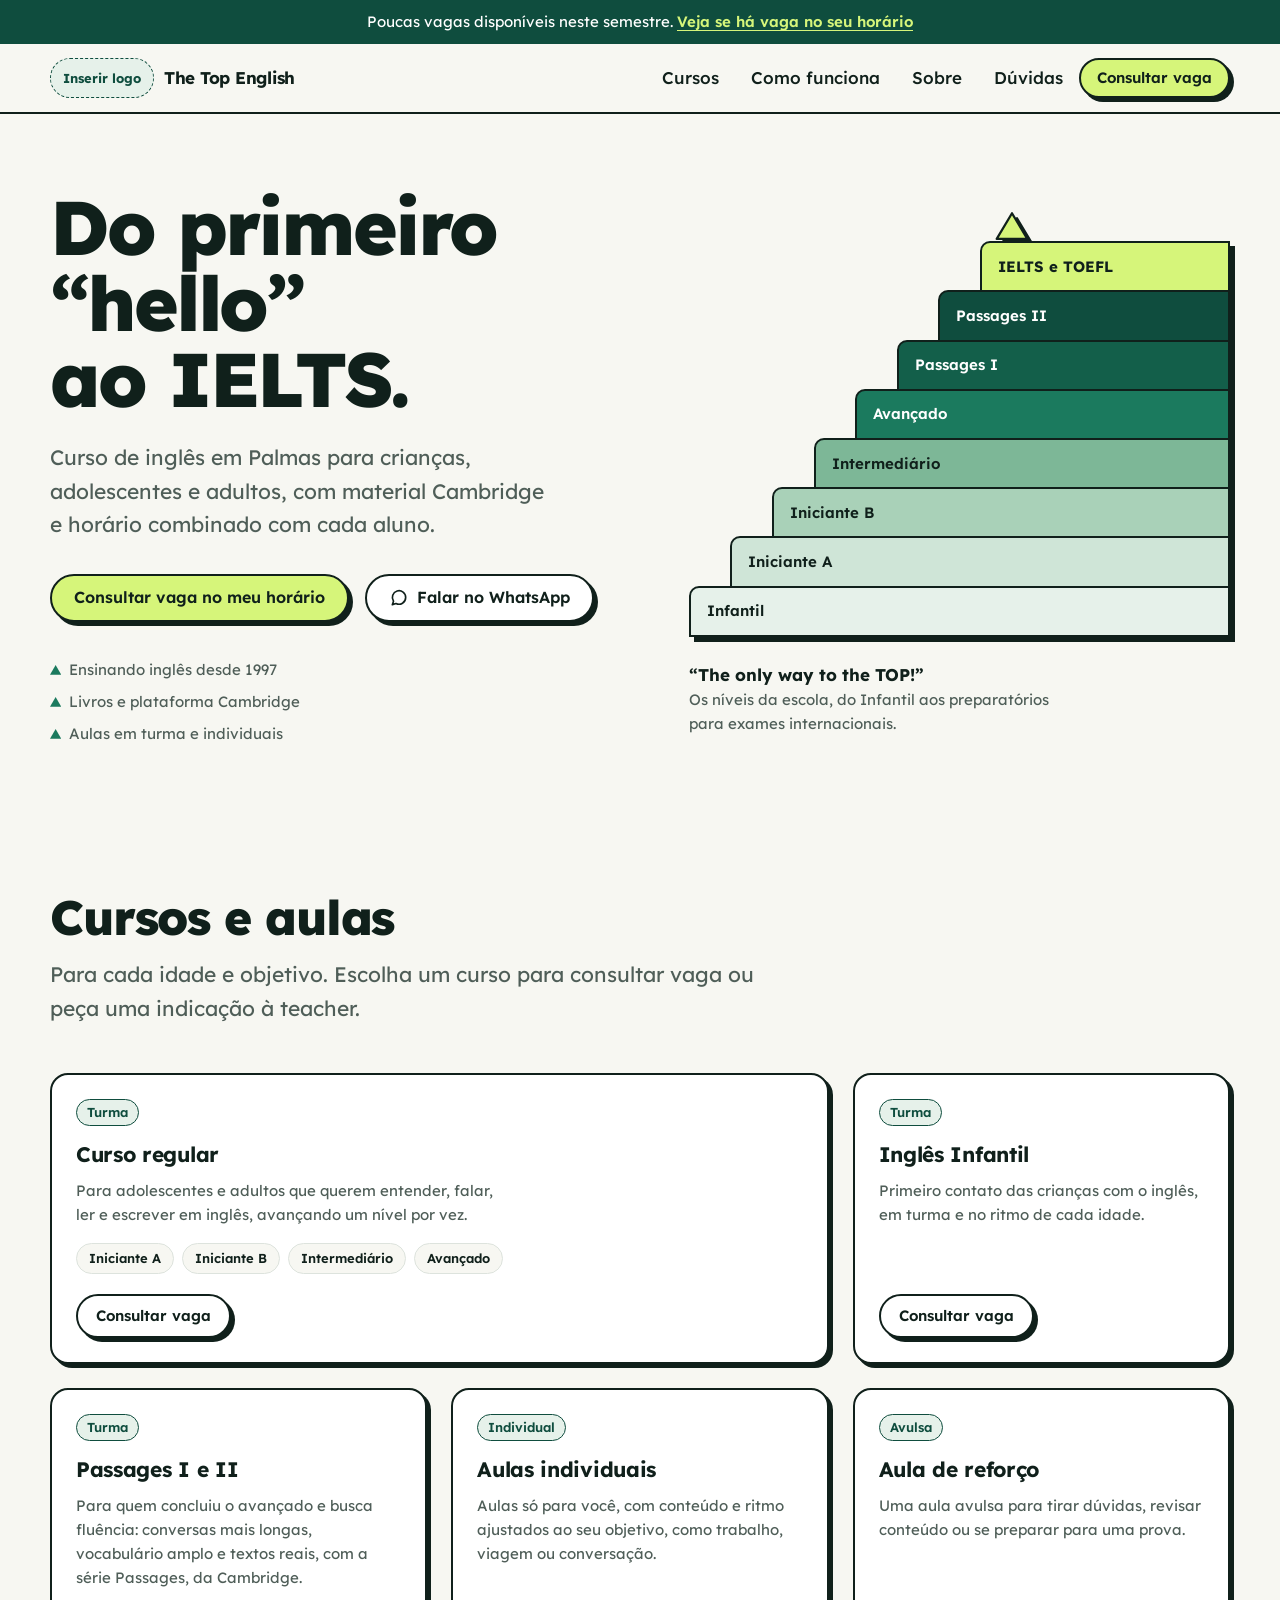
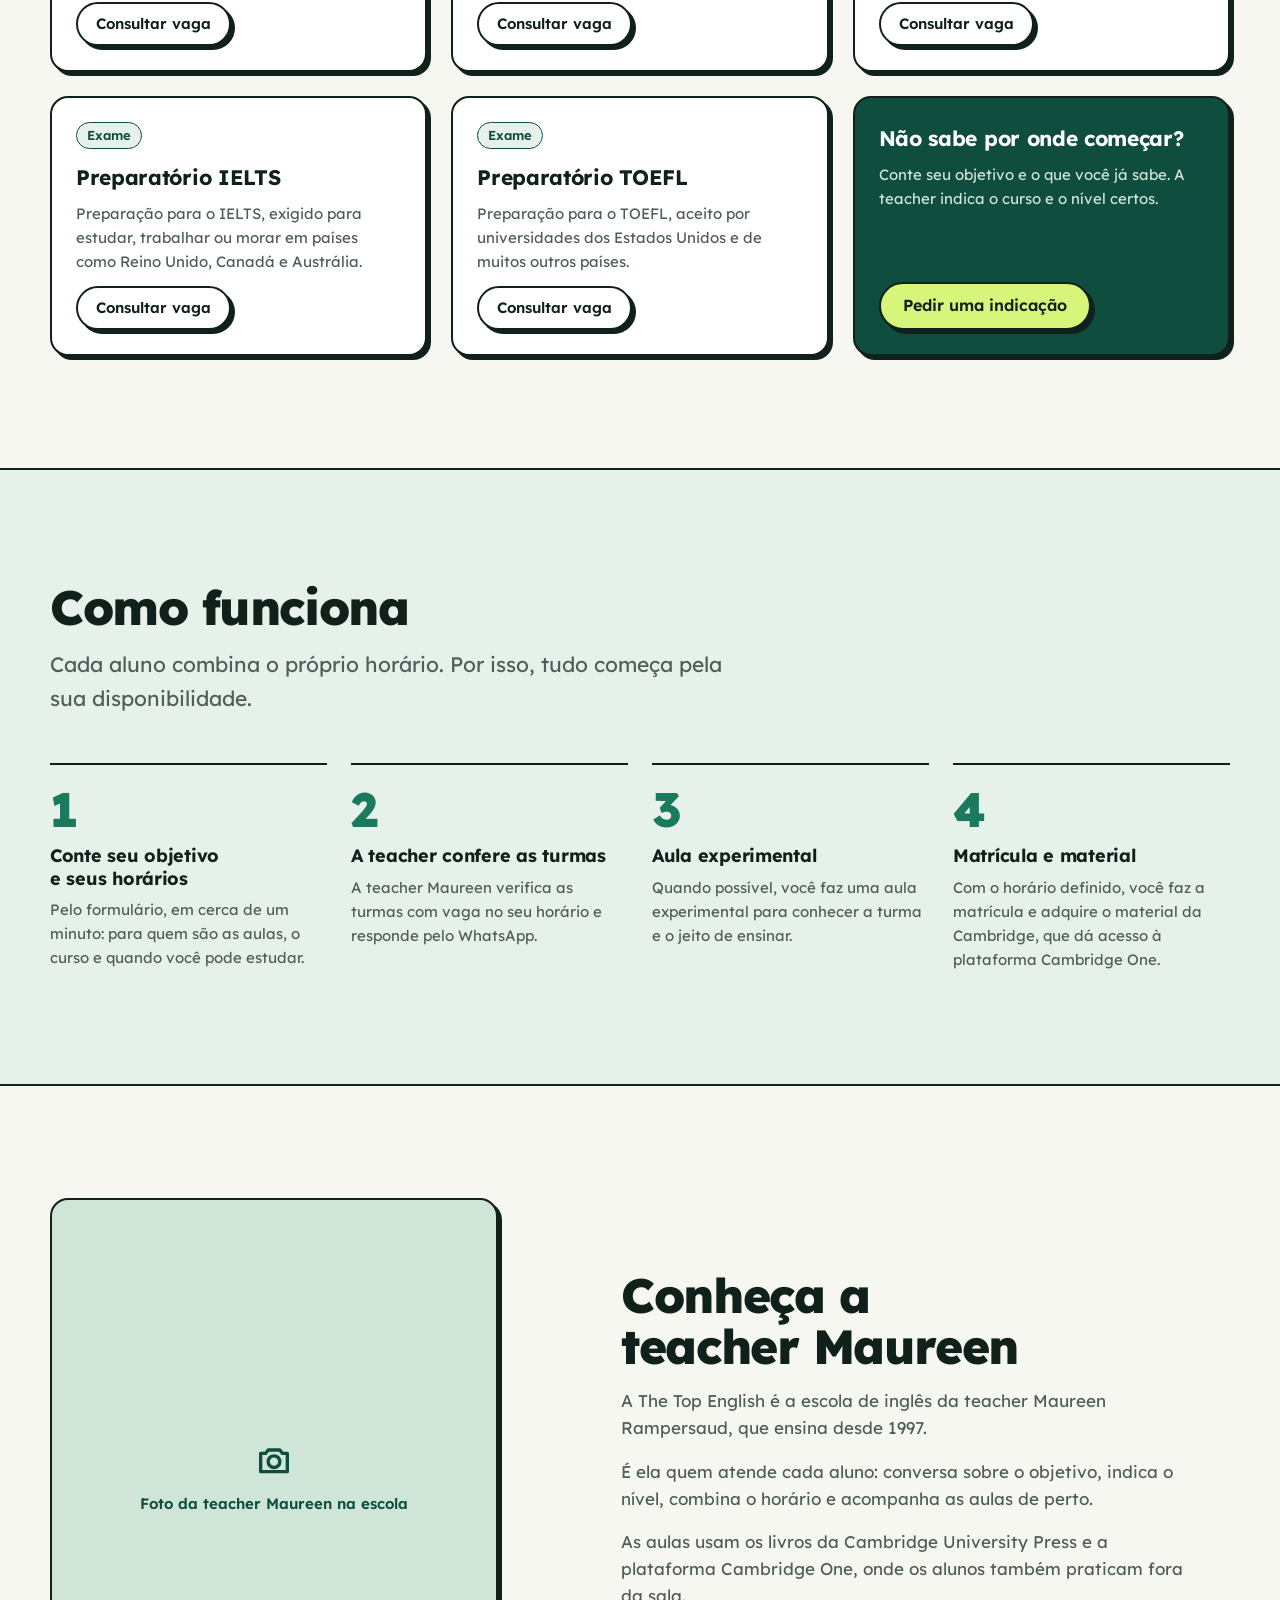
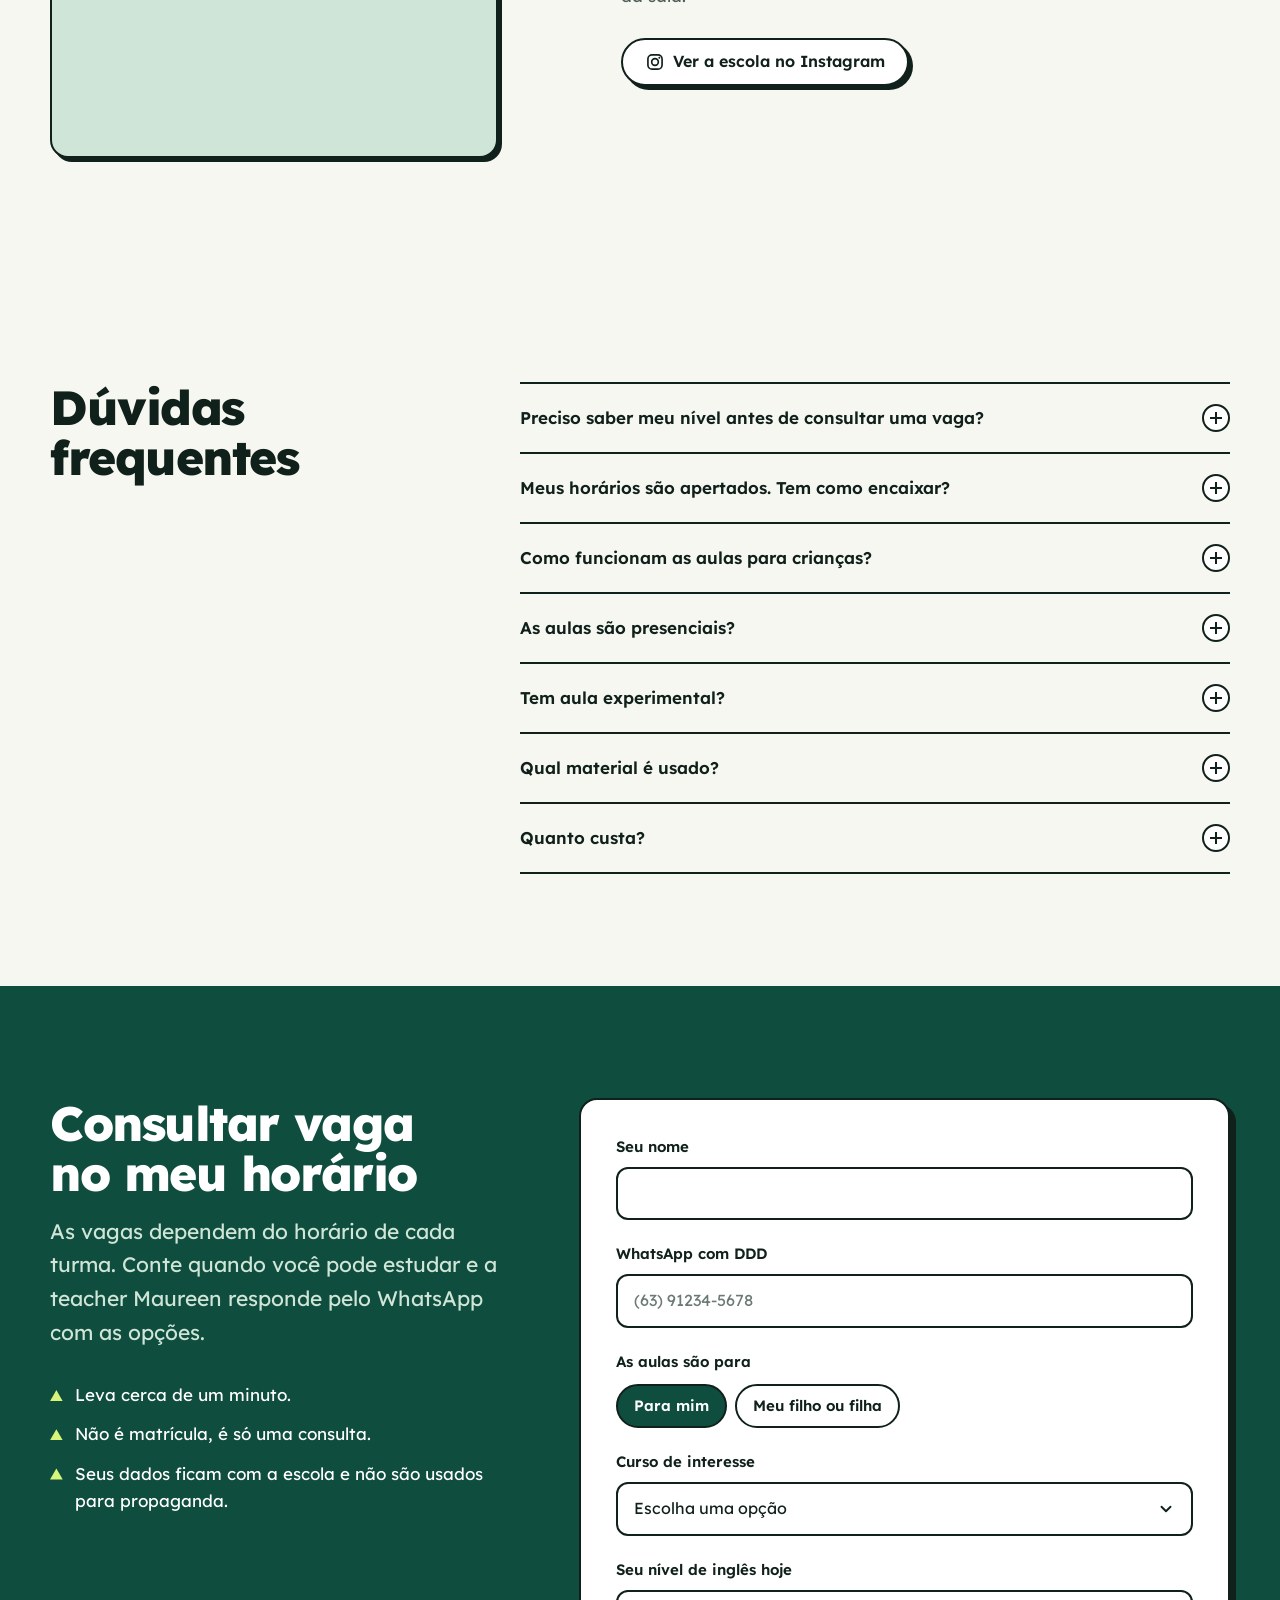
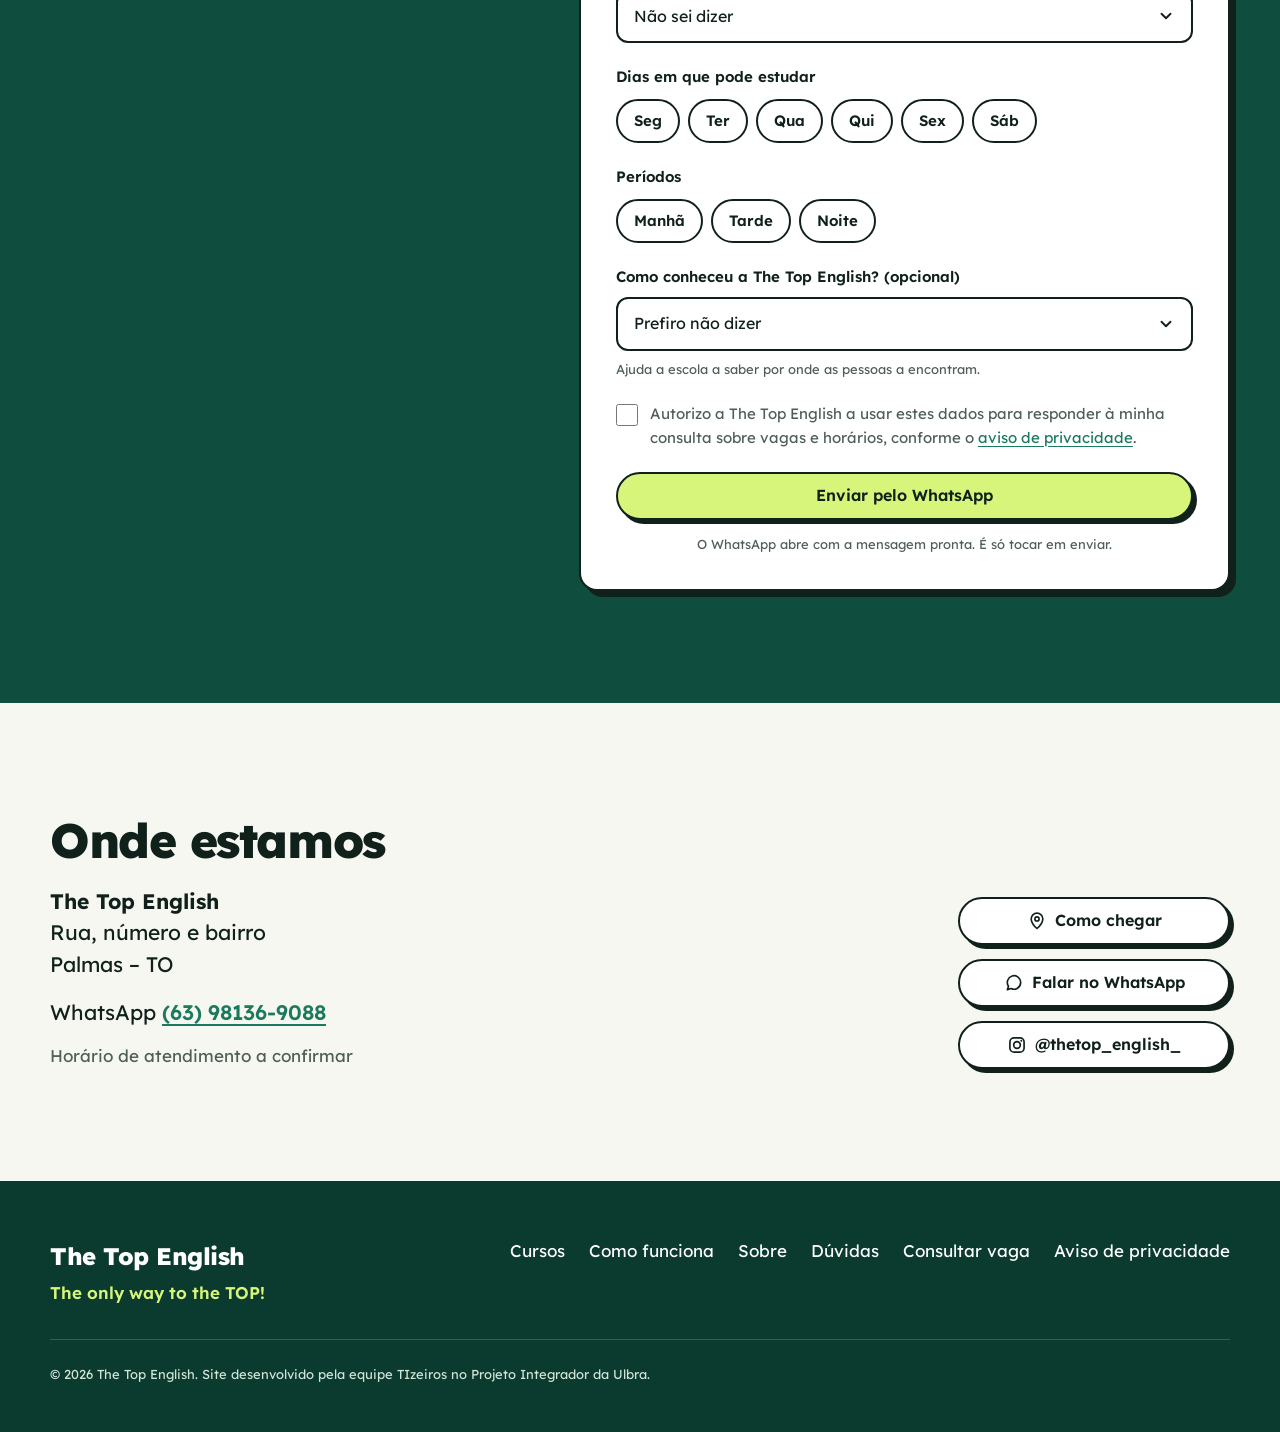
==== commit 3907a02b: "Troca o logo inventado por "Inserir logo" e adiciona o WhatsApp da escola - Cabeçalho e imagem de co" ====
--- a/index.html
+++ b/index.html
@@ -8,7 +8,9 @@
   <meta name="theme-color" content="#0f4d3e">
   <script>document.documentElement.classList.add('js');</script>
 
-  <link rel="icon" href="assets/img/favicon.svg" type="image/svg+xml">
+  <!-- Favicon: fazer a partir do logo original da escola (ver COMO-ATUALIZAR.md).
+       Até lá, "data:," evita que o navegador procure um ícone que ainda não existe. -->
+  <link rel="icon" href="data:,">
   <link rel="preload" href="assets/fonts/lexend-latin-wght-normal.woff2" as="font" type="font/woff2" crossorigin>
   <link rel="stylesheet" href="css/tokens.css">
   <link rel="stylesheet" href="css/styles.css">
@@ -24,12 +26,13 @@
   <meta property="og:image:width" content="1200">
   <meta property="og:image:height" content="630">
 
-  <!-- Dados para o Google. Endereço e telefone entram aqui quando forem confirmados (ver README). -->
+  <!-- Dados para o Google. O endereço entra aqui quando for confirmado (ver README). -->
   <script type="application/ld+json">
   {
     "@context": "https://schema.org",
     "@type": ["EducationalOrganization", "LocalBusiness"],
     "name": "The Top English",
+    "telephone": "+55 63 98136-9088",
     "slogan": "The only way to the TOP!",
     "description": "Curso de inglês para crianças, adolescentes e adultos, aulas individuais e preparatório para IELTS e TOEFL.",
     "foundingDate": "1997",
@@ -52,12 +55,8 @@
   <header class="site-header">
     <div class="container site-header__inner">
       <a class="brand" href="#topo">
-        <svg class="brand__mark" viewBox="0 0 44 44" aria-hidden="true">
-          <circle cx="22" cy="25" r="16" fill="#f7f7f2" stroke="#0f4d3e" stroke-width="3"/>
-          <ellipse cx="22" cy="25" rx="7" ry="16" fill="none" stroke="#1b7a5e" stroke-width="1.75"/>
-          <path d="M6 25h32M8.2 17h27.6M8.2 33h27.6" stroke="#1b7a5e" stroke-width="1.5"/>
-          <path d="M22 2.5 29.5 13.5h-15z" fill="#d6f57a" stroke="#10201b" stroke-width="2" stroke-linejoin="round"/>
-        </svg>
+        <!-- Espaço do logo: a equipe não tinha o arquivo original. Trocar pelo logo da escola (ver COMO-ATUALIZAR.md). -->
+        <span class="brand__logo-slot" aria-hidden="true" data-confirmar="Logo original da escola">Inserir logo</span>
         <span class="brand__name">The Top English</span>
       </a>
 
@@ -463,6 +462,7 @@
             <span data-confirmar="Endereço completo: rua, número, bairro e CEP">Rua, número e bairro</span><br>
             <span data-confirmar="Cidade">Palmas – TO</span>
           </address>
+          <p class="place__phone">WhatsApp <a href="https://wa.me/5563981369088" data-whatsapp>(63) 98136-9088</a></p>
           <p class="place__hours" data-confirmar="Horário de atendimento">Horário de atendimento a confirmar</p>
         </div>
         <div class="place__actions">
--- a/css/styles.css
+++ b/css/styles.css
@@ -243,10 +243,41 @@
   text-decoration: none;
 }
 
-.brand__mark {
+/* Espaço reservado enquanto a escola não envia o logo original. */
+.brand__logo-slot {
+  display: inline-flex;
   flex: none;
-  width: 2.5rem;
+  align-items: center;
   height: 2.5rem;
+  padding-inline: 0.75rem;
+  font-size: var(--text-xs);
+  font-weight: 700;
+  line-height: 1;
+  letter-spacing: 0;
+  color: var(--green-800);
+  white-space: nowrap;
+  background: var(--green-50);
+  border: 1.5px dashed var(--green-800);
+  border-radius: var(--radius-pill);
+}
+
+/* Logo original, quando chegar: <img class="brand__logo" ...> (ver COMO-ATUALIZAR.md). */
+.brand__logo {
+  flex: none;
+  width: auto;
+  height: 3rem;
+}
+
+@media (max-width: 359.98px) {
+  .brand {
+    gap: 0.5rem;
+    font-size: 0.9375rem;
+  }
+
+  .brand__logo-slot {
+    padding-inline: 0.5rem;
+    font-size: 0.6875rem;
+  }
 }
 
 .site-nav {
@@ -313,6 +344,24 @@
 @media (min-width: 520px) {
   .site-header__cta {
     display: inline-flex;
+  }
+}
+
+/* No celular, o "Voltar ao site" da página de privacidade vira só a seta (o texto segue para leitores de tela). */
+@media (max-width: 519.98px) {
+  .btn--back {
+    width: 2.75rem;
+    min-height: 2.75rem;
+    padding: 0;
+  }
+
+  .btn--back .btn__label {
+    position: absolute;
+    width: 1px;
+    height: 1px;
+    overflow: hidden;
+    clip: rect(0 0 0 0);
+    white-space: nowrap;
   }
 }
 
@@ -1132,6 +1181,15 @@
   line-height: 1.5;
 }
 
+.place__phone {
+  margin-top: 1rem;
+  font-size: var(--text-lg);
+}
+
+.place__phone a {
+  font-weight: 600;
+}
+
 .place__hours {
   margin-top: 0.75rem;
   color: var(--muted);
@@ -1370,6 +1428,11 @@
   border-radius: 6px;
 }
 
+/* O espaço do logo já diz o que falta; a etiqueta no cabeçalho empurraria o menu. */
+.review-mode .brand__logo-slot::after {
+  content: none;
+}
+
 /* ---------- Movimento: um só momento orquestrado (a escada sobe) ---------- */
 
 @media (prefers-reduced-motion: no-preference) {
